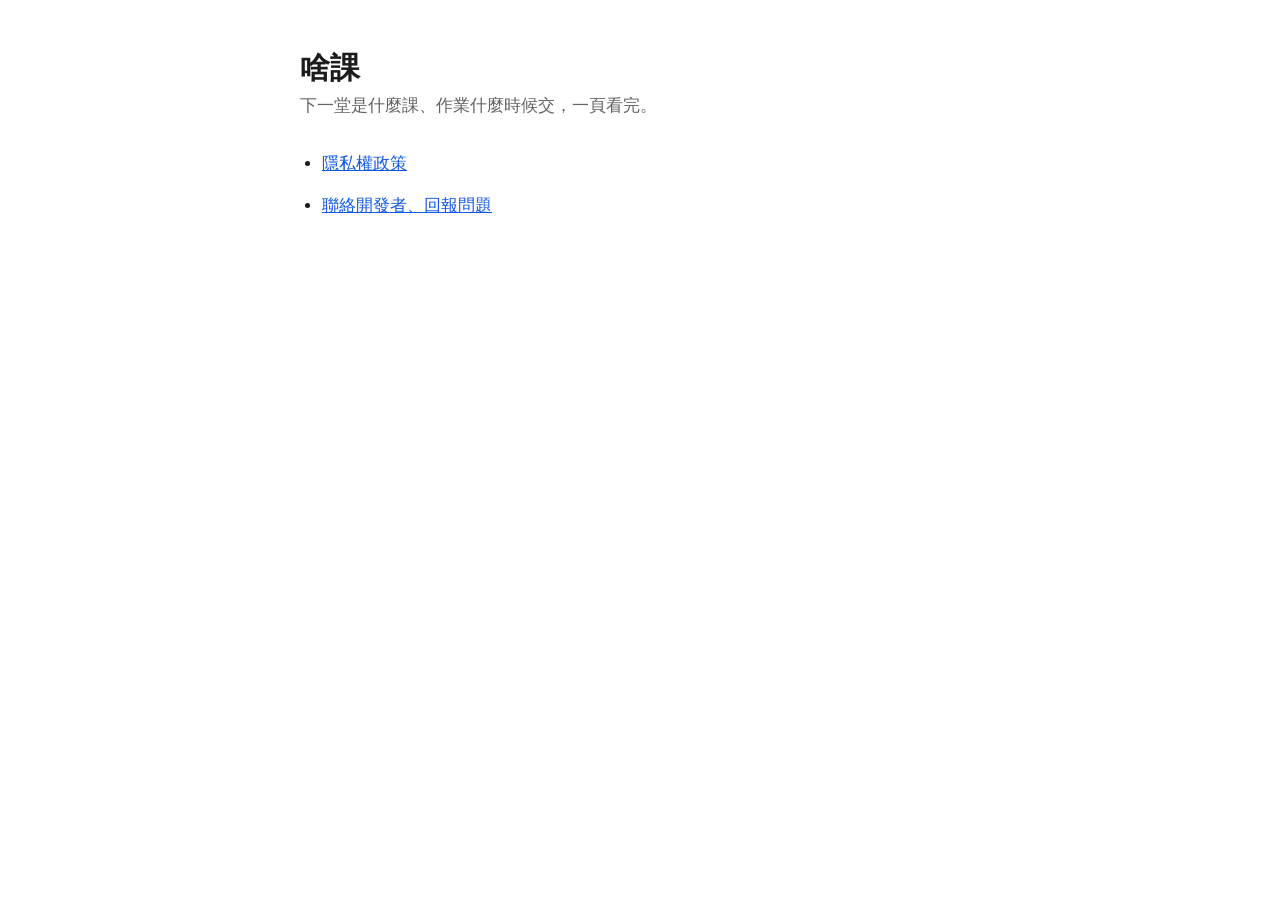
==== index.html @ 0ad91aaa "啥課的隱私權政策頁 Co-Authored-By: Claude Opus 5.5 <noreply@anthropic.com>" ====
<!doctype html>
<html lang="zh-Hant">
<head>
<meta charset="utf-8">
<meta name="viewport" content="width=device-width, initial-scale=1">
<title>啥課</title>
<style>
  :root { --bg: #ffffff; --text: #1c1c1e; --muted: #636366; --accent: #1259e6; }
  @media (prefers-color-scheme: dark) {
    :root { --bg: #000000; --text: #f2f2f7; --muted: #aeaeb2; --accent: #3d7eff; }
  }
  body {
    margin: 0; background: var(--bg); color: var(--text);
    font: 17px/1.75 -apple-system, BlinkMacSystemFont, "PingFang TC", "Noto Sans TC", "Microsoft JhengHei", sans-serif;
  }
  main { max-width: 680px; margin: 0 auto; padding: 48px 20px 80px; }
  h1 { font-size: 30px; line-height: 1.3; margin: 0 0 4px; }
  p, li { margin: 0 0 12px; }
  ul { padding-left: 1.3em; }
  .meta { color: var(--muted); margin-bottom: 28px; }
  a { color: var(--accent); }
</style>
</head>
<body>
<main>
  <h1>啥課</h1>
  <p class="meta">下一堂是什麼課、作業什麼時候交，一頁看完。</p>
  <ul>
    <li><a href="privacy.html">隱私權政策</a></li>
    <li><a href="https://forms.gle/hQ2aVuAXp2utsXxS7">聯絡開發者、回報問題</a></li>
  </ul>
</main>
</body>
</html>
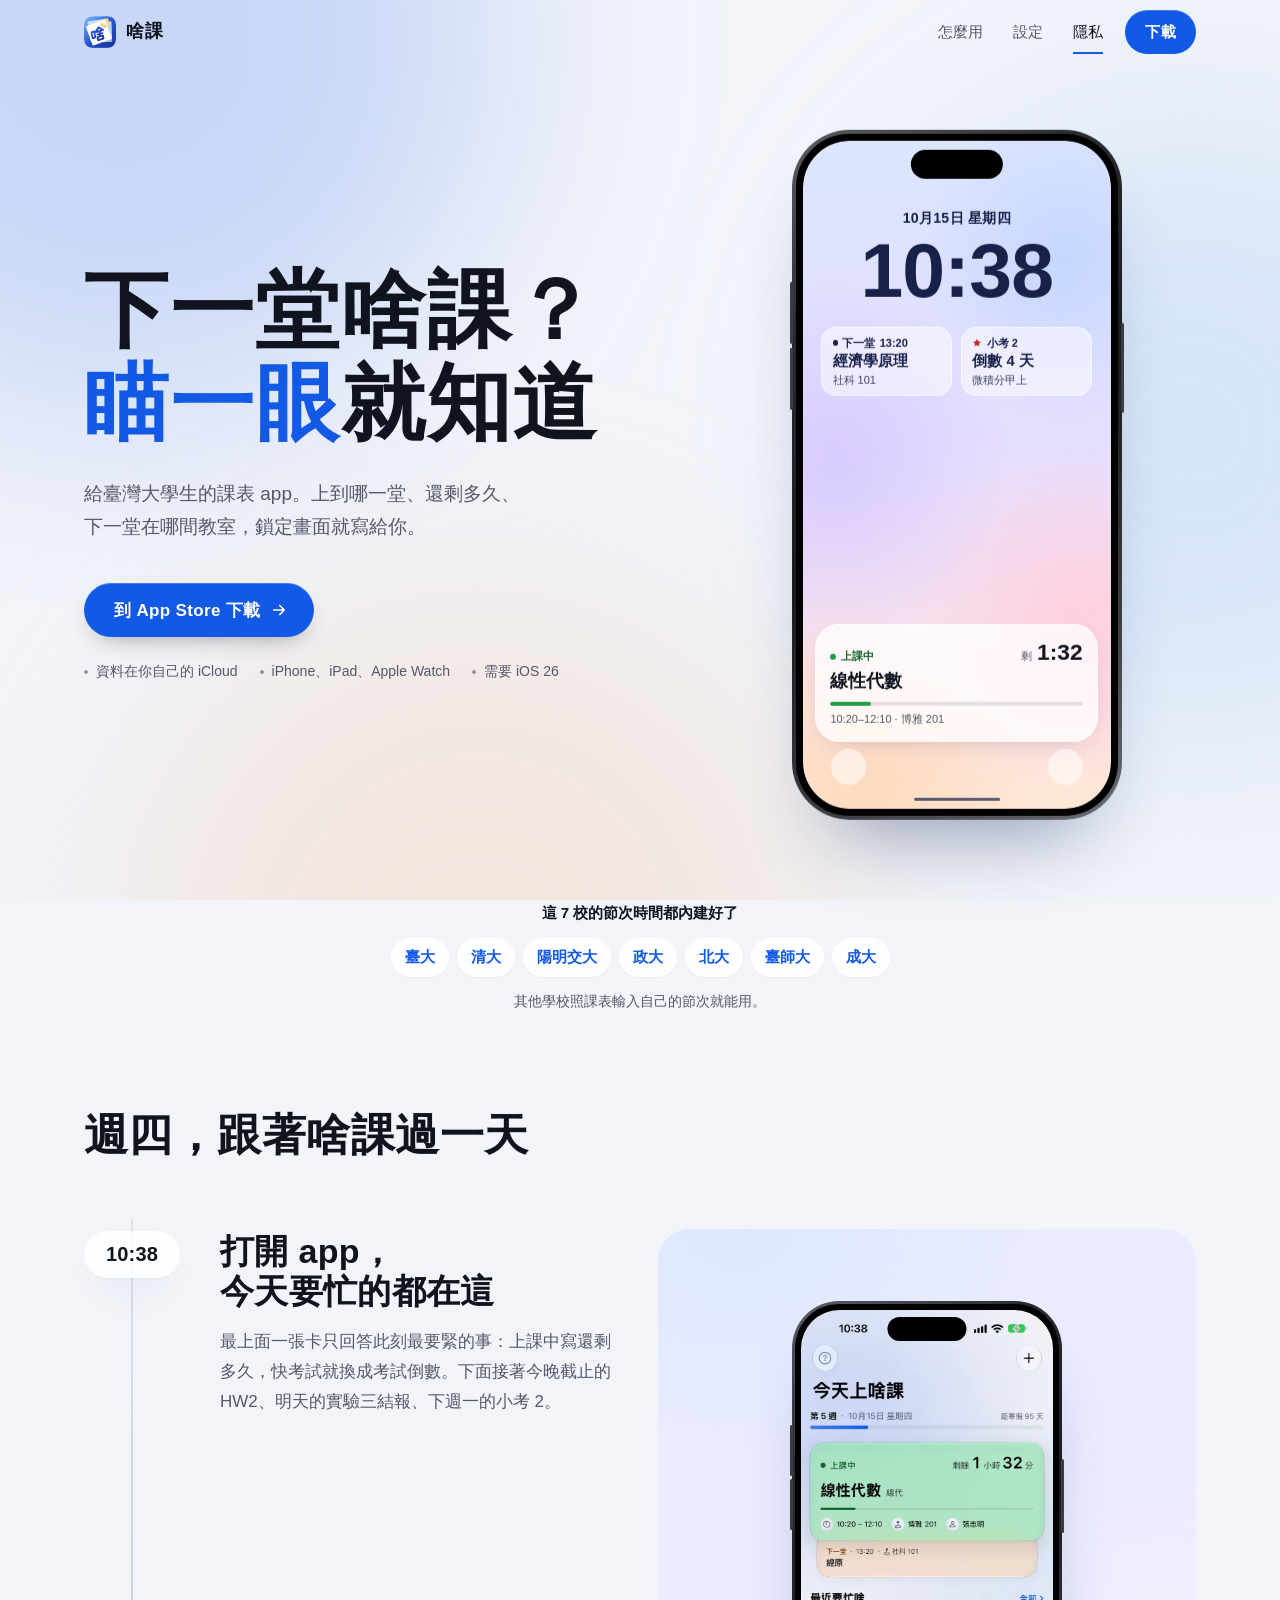
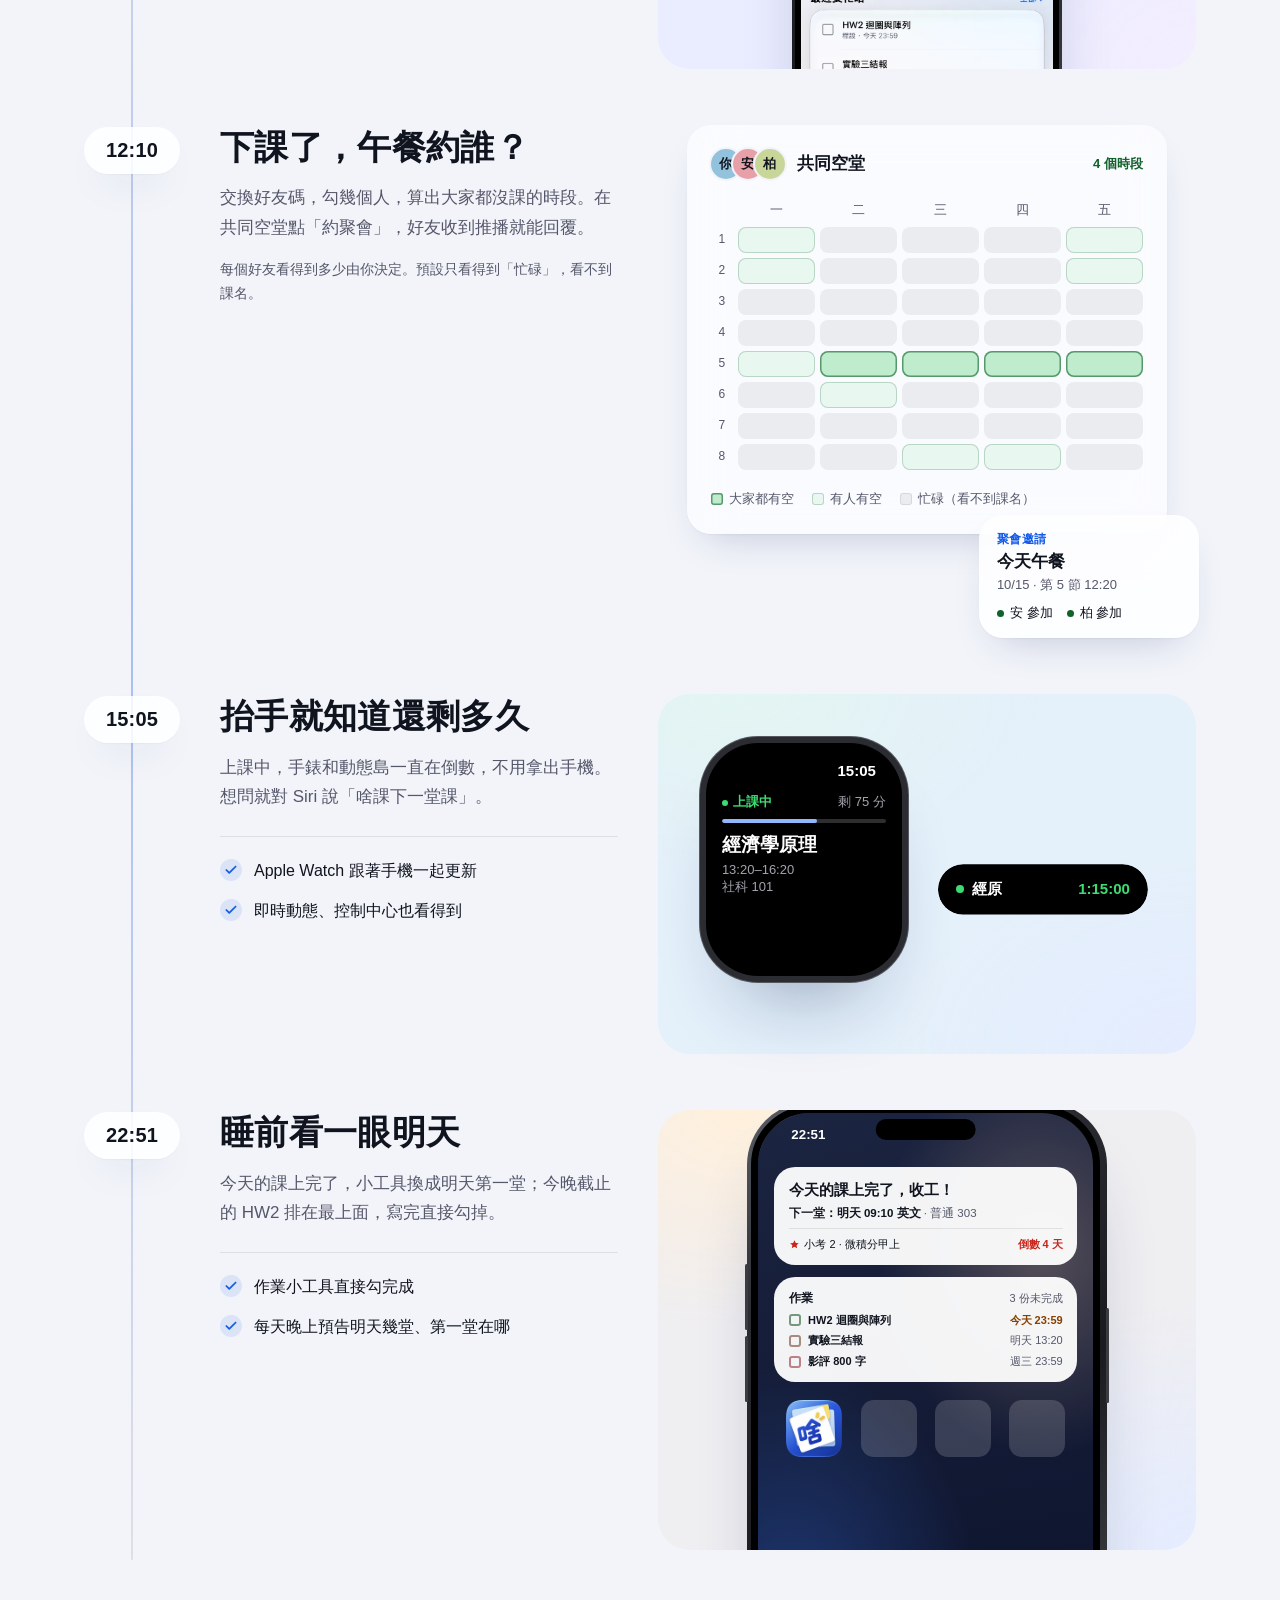
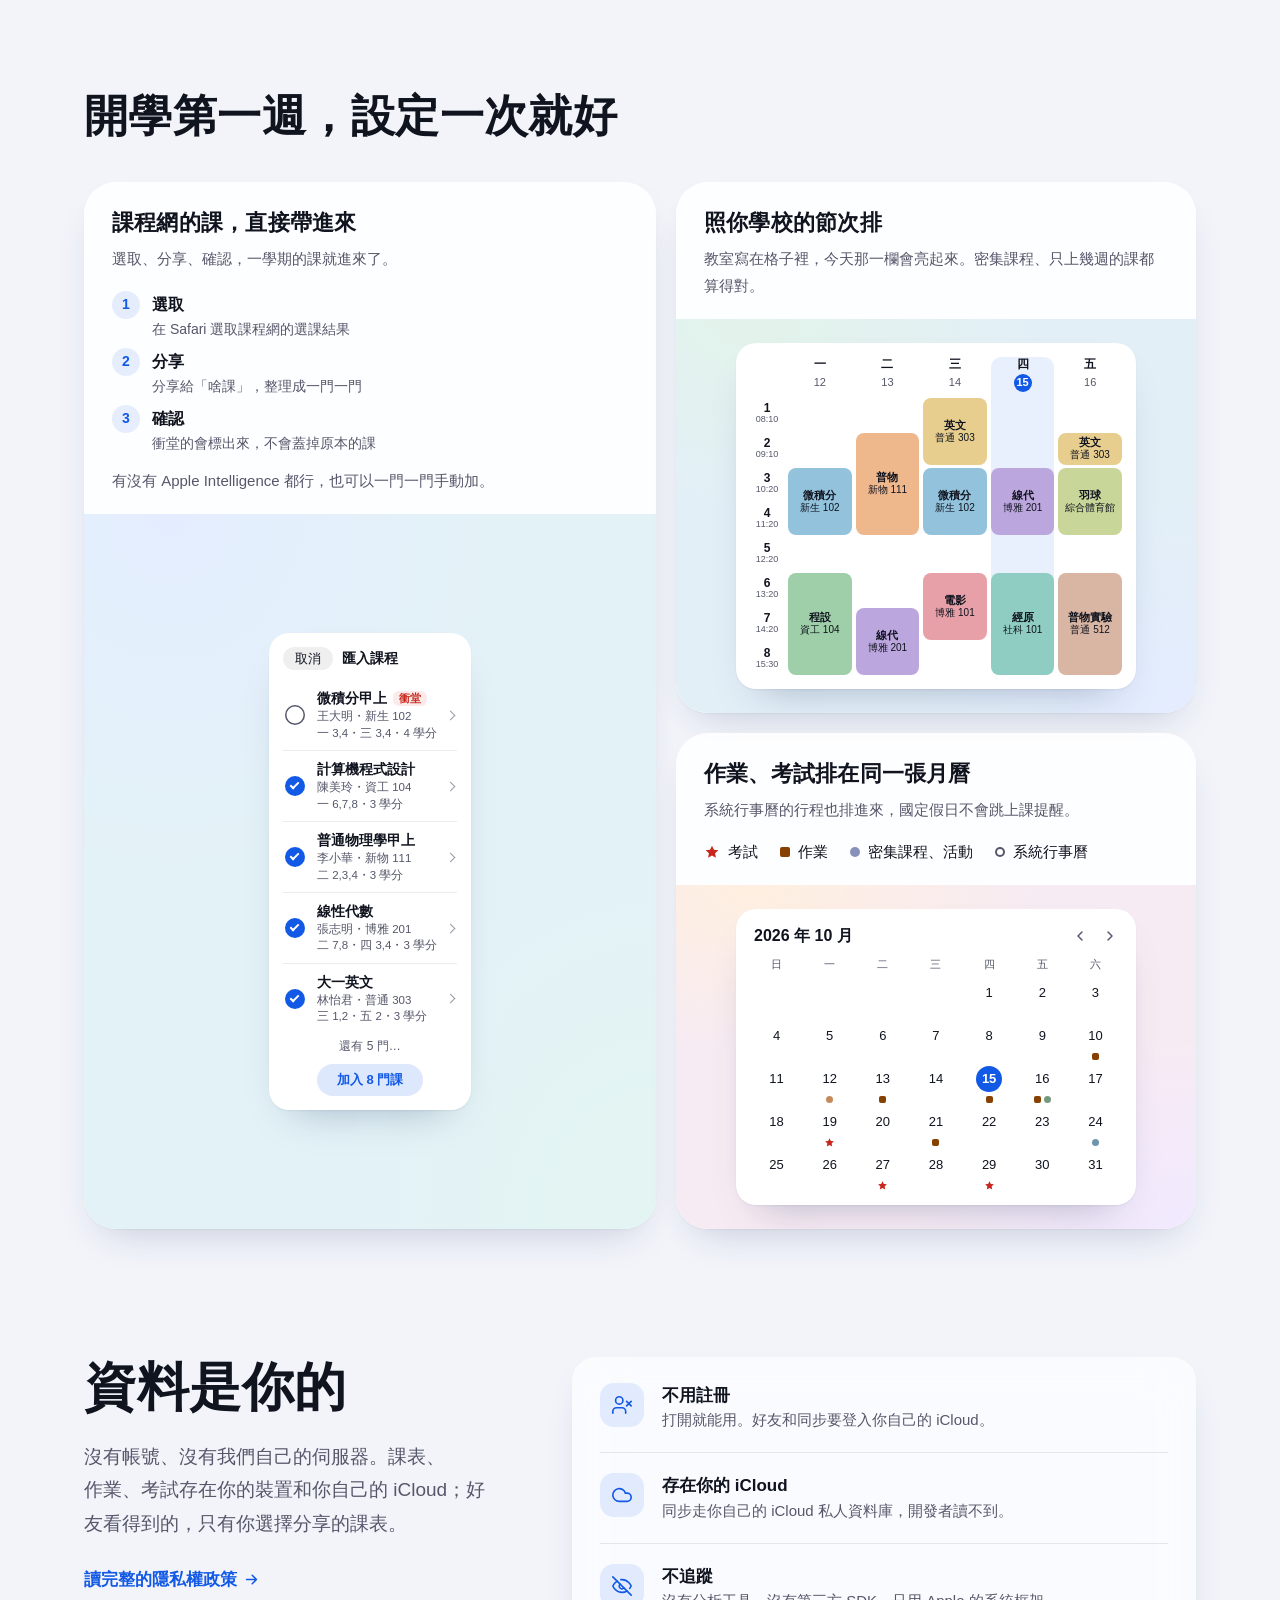
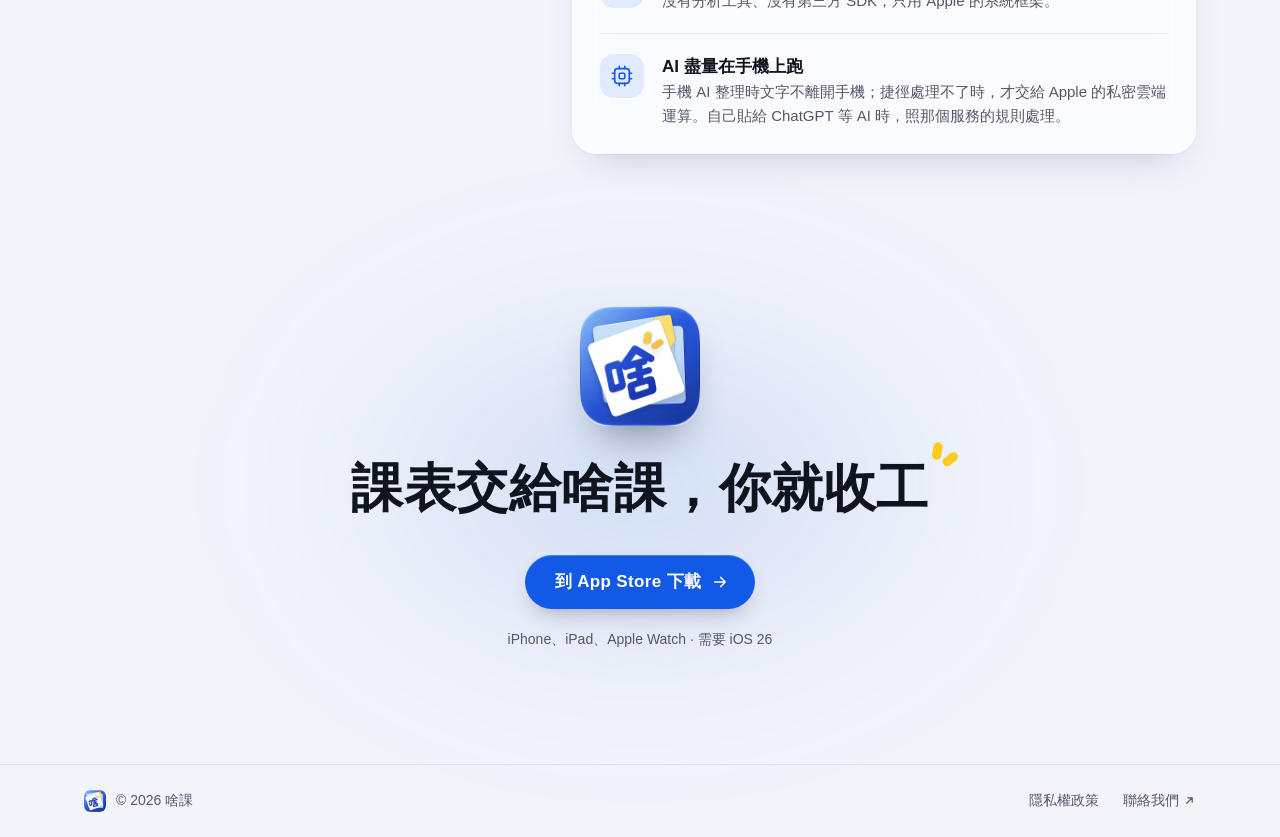
==== commit 8a54adfb: "換成完整的介紹網站（從主 repo 的 website/ 同步） 隱私權政策換成 2026-10-14 那版（拿掉「不放廣告」），網址不變。 加 .nojekyll，GitHub Pages 直接照原" ====
--- a/index.html
+++ b/index.html
@@ -1,34 +1,494 @@
 <!doctype html>
-<html lang="zh-Hant">
+<html lang="zh-Hant-TW">
 <head>
-<meta charset="utf-8">
-<meta name="viewport" content="width=device-width, initial-scale=1">
-<title>啥課</title>
-<style>
-  :root { --bg: #ffffff; --text: #1c1c1e; --muted: #636366; --accent: #1259e6; }
-  @media (prefers-color-scheme: dark) {
-    :root { --bg: #000000; --text: #f2f2f7; --muted: #aeaeb2; --accent: #3d7eff; }
-  }
-  body {
-    margin: 0; background: var(--bg); color: var(--text);
-    font: 17px/1.75 -apple-system, BlinkMacSystemFont, "PingFang TC", "Noto Sans TC", "Microsoft JhengHei", sans-serif;
-  }
-  main { max-width: 680px; margin: 0 auto; padding: 48px 20px 80px; }
-  h1 { font-size: 30px; line-height: 1.3; margin: 0 0 4px; }
-  p, li { margin: 0 0 12px; }
-  ul { padding-left: 1.3em; }
-  .meta { color: var(--muted); margin-bottom: 28px; }
-  a { color: var(--accent); }
-</style>
+  <meta charset="utf-8">
+  <meta name="viewport" content="width=device-width, initial-scale=1, viewport-fit=cover">
+  <title>啥課：下一堂啥課？瞄一眼就知道</title>
+  <meta name="description" content="做給臺灣大學生的課表 app。下一堂是什麼課、在哪間教室、作業什麼時候交，鎖定畫面、小工具、Apple Watch 瞄一眼就知道。">
+  <meta name="theme-color" content="#F2F4FA" media="(prefers-color-scheme: light)">
+  <meta name="theme-color" content="#05070D" media="(prefers-color-scheme: dark)">
+  <!-- Safari 頂端的「打開／取得」橫幅；ID 是 App Store Connect →「App 資訊」→ Apple ID -->
+  <meta name="apple-itunes-app" content="app-id=6815129803">
+
+  <meta property="og:type" content="website">
+  <meta property="og:title" content="啥課：下一堂啥課？瞄一眼就知道">
+  <meta property="og:description" content="做給臺灣大學生的課表 app。課、作業、考試一頁看完，鎖定畫面瞄一眼就知道下一堂。">
+  <!-- 社群平台只吃完整網址（deploy.sh 會檢查）；換網域時這裡和 og:url 一起改 -->
+  <meta property="og:url" content="https://amo-ah11235.github.io/whats-my-next-class-site/">
+  <meta property="og:image" content="https://amo-ah11235.github.io/whats-my-next-class-site/assets/og.png">
+  <meta property="og:locale" content="zh_TW">
+  <meta name="twitter:card" content="summary_large_image">
+
+  <link rel="icon" type="image/png" href="assets/favicon.png">
+  <link rel="apple-touch-icon" href="assets/apple-touch-icon.png">
+  <link rel="stylesheet" href="style.css?v=20261023a">
 </head>
 <body>
-<main>
-  <h1>啥課</h1>
-  <p class="meta">下一堂是什麼課、作業什麼時候交，一頁看完。</p>
-  <ul>
-    <li><a href="privacy.html">隱私權政策</a></li>
-    <li><a href="https://forms.gle/hQ2aVuAXp2utsXxS7">聯絡開發者、回報問題</a></li>
-  </ul>
-</main>
+  <a class="skip" href="#main">跳到主要內容</a>
+  <div class="sky" aria-hidden="true"><i></i><i></i><i></i></div>
+
+  <!-- 線條圖示：同一套 24 格、圓頭筆畫 -->
+  <svg width="0" height="0" style="position:absolute" aria-hidden="true">
+    <symbol id="i-check" viewBox="0 0 24 24"><path d="M20 6 9 17l-5-5"/></symbol>
+    <symbol id="i-arrow" viewBox="0 0 24 24"><path d="M5 12h14M13 6l6 6-6 6"/></symbol>
+    <symbol id="i-back" viewBox="0 0 24 24"><path d="M15 6l-6 6 6 6"/></symbol>
+    <symbol id="i-fwd" viewBox="0 0 24 24"><path d="M9 6l6 6-6 6"/></symbol>
+    <symbol id="i-out" viewBox="0 0 24 24"><path d="M7 17 17 7M9 7h8v8"/></symbol>
+    <symbol id="i-user-x" viewBox="0 0 24 24"><path d="M16 21v-2a4 4 0 0 0-4-4H6a4 4 0 0 0-4 4v2"/><circle cx="9" cy="7" r="4"/><path d="m17 8 5 5M22 8l-5 5"/></symbol>
+    <symbol id="i-cloud" viewBox="0 0 24 24"><path d="M17.5 19H9a7 7 0 1 1 6.71-9h1.79a4.5 4.5 0 1 1 0 9Z"/></symbol>
+    <symbol id="i-eye-off" viewBox="0 0 24 24"><path d="M9.88 9.88a3 3 0 1 0 4.24 4.24"/><path d="M10.73 5.08A10.4 10.4 0 0 1 12 5c7 0 10 7 10 7a13.2 13.2 0 0 1-1.67 2.68"/><path d="M6.61 6.61A13.5 13.5 0 0 0 2 12s3 7 10 7a9.7 9.7 0 0 0 5.39-1.61"/><path d="m2 2 20 20"/></symbol>
+    <symbol id="i-chip" viewBox="0 0 24 24"><rect x="4" y="4" width="16" height="16" rx="3"/><rect x="9" y="9" width="6" height="6" rx="1"/><path d="M9 1.5V4M15 1.5V4M9 20v2.5M15 20v2.5M1.5 9H4M1.5 15H4M20 9h2.5M20 15h2.5"/></symbol>
+    <symbol id="i-star" viewBox="0 0 24 24"><path d="M12 2.5l2.9 6.1 6.6.8-4.9 4.6 1.3 6.6L12 17.3l-5.9 3.3 1.3-6.6L2.5 9.4l6.6-.8z"/></symbol>
+    <!-- 圖示右上那兩筆驚嘆光芒，座標取自 AppIcon 的 SVG（見 BrandSpark.swift） -->
+    <symbol id="i-spark" viewBox="1022 406 318 295"><path d="M1096 462 1078 566M1284 584 1208 645"/></symbol>
+  </svg>
+
+  <header class="top" id="top">
+    <div class="top-inner">
+      <a class="brand" href="#">
+        <img src="assets/icon.webp" alt="" width="32" height="32">
+        <span>啥課</span>
+      </a>
+      <nav aria-label="主選單">
+        <a href="#day">怎麼用</a>
+        <a href="#setup">設定</a>
+        <a href="#privacy">隱私</a>
+        <a class="pill pill-small" href="https://apps.apple.com/tw/app/id6815129803" data-appstore>下載</a>
+      </nav>
+    </div>
+  </header>
+
+  <!--
+    整頁示範資料是同一份（website/README.md「示範資料」）：
+    週四 10/15，臺大節次。10:38 線性代數（第 3–4 節，博雅 201）上課中，
+    下一堂 13:20 經濟學原理（第 6–8 節，社科 101）；小考 2 在下週一 10/19（微積分甲上），倒數 4 天。
+  -->
+  <main id="main">
+    <!-- 開場：鎖定畫面直接回答「下一堂啥課？」 -->
+    <section class="hero">
+      <div class="hero-copy">
+        <h1>下一堂啥課？<br><span class="ink">瞄一眼</span>就知道</h1>
+        <p class="lede">給臺灣大學生的課表 app。上到<span class="nb">哪一堂</span>、<span class="nb">還剩多久</span>、<span class="nb">下一堂</span>在<span class="nb">哪間教室</span>，<span class="nb">鎖定畫面</span><span class="nb">就寫給你</span>。</p>
+        <div class="cta">
+          <a class="pill" href="https://apps.apple.com/tw/app/id6815129803" data-appstore>
+            到 App Store 下載
+            <svg class="icon" aria-hidden="true"><use href="#i-arrow"/></svg>
+          </a>
+        </div>
+        <ul class="facts">
+          <li>資料在你自己的 iCloud</li>
+          <li>iPhone、iPad、Apple Watch</li>
+          <li>需要 iOS 26</li>
+        </ul>
+      </div>
+
+      <figure class="hero-visual">
+        <div class="phone">
+          <div class="screen lock" role="img" aria-label="iPhone 鎖定畫面，週四 10:38：即時動態顯示線性代數上課中、剩 1 小時 32 分；小工具顯示下一堂 13:20 經濟學原理在社科 101，小考 2（微積分甲上）倒數 4 天">
+            <div class="lk-date">10月15日 星期四</div>
+            <div class="lk-time num">10:38</div>
+            <div class="lk-widgets">
+              <div class="lk-w">
+                <span class="lk-w-head"><i class="lk-dot"></i>下一堂 <span class="num">13:20</span></span>
+                <b>經濟學原理</b>
+                <span>社科 101</span>
+              </div>
+              <div class="lk-w">
+                <span class="lk-w-head"><svg class="lk-star" aria-hidden="true"><use href="#i-star"/></svg>小考 2</span>
+                <b class="num">倒數 4 天</b>
+                <span>微積分甲上</span>
+              </div>
+            </div>
+            <div class="lk-live">
+              <div class="lk-live-row">
+                <span class="lk-status"><i></i>上課中</span>
+                <span class="lk-left num">剩 <b>1:32</b></span>
+              </div>
+              <div class="lk-title">線性代數</div>
+              <div class="lk-bar"><i></i></div>
+              <div class="lk-meta num">10:20–12:10 · 博雅 201</div>
+            </div>
+            <div class="lk-bottom"><i></i><i></i></div>
+          </div>
+        </div>
+      </figure>
+    </section>
+
+    <div class="schools">
+      <p class="schools-head">這 7 校的節次時間都內建好了</p>
+      <ul class="school-tags">
+        <li>臺大</li><li>清大</li><li>陽明交大</li><li>政大</li><li>北大</li><li>臺師大</li><li>成大</li>
+      </ul>
+      <p class="schools-note">其他學校<span class="nb">照課表</span>輸入<span class="nb">自己的節次</span>就能用。</p>
+    </div>
+
+    <!-- 一天的時間軸 -->
+    <section id="day" class="day" aria-labelledby="day-title">
+      <h2 id="day-title" class="day-title"><span class="line">週四，</span><span class="line">跟著啥課過一天</span></h2>
+
+      <ol class="timeline">
+        <li class="moment">
+          <time class="clock num" datetime="2026-10-15T10:38+08:00">10:38</time>
+          <div class="moment-copy">
+            <h3><span class="line">打開 app，</span><span class="line">今天要忙的都在這</span></h3>
+            <p>最上面一張卡只回答此刻最要緊的事：上課中寫還剩多久，<span class="nb">快考試</span>就換成<span class="nb">考試倒數</span>。下面接著今晚截止的 HW2、明天的<span class="nb">實驗三結報</span>、下週一的<span class="nb">小考 2</span>。</p>
+          </div>
+          <figure class="stage" style="--t1:#DCE8FF; --t2:#F3EEFF; --d1:#16233F; --d2:#241D3D">
+            <div class="phone">
+              <div class="screen"><img src="assets/01-today.webp" width="720" height="1564" alt="今天頁：線性代數上課中，剩 1 小時 32 分，後面疊著下一堂經濟學原理，下面列出今晚截止的 HW2 和其他作業、考試"></div>
+            </div>
+          </figure>
+        </li>
+
+        <li class="moment" id="friends">
+          <time class="clock num" datetime="2026-10-15T12:10+08:00">12:10</time>
+          <div class="moment-copy">
+            <h3><span class="line">下課了，</span><span class="line">午餐約誰？</span></h3>
+            <p>交換好友碼，勾幾個人，算出大家都沒課的時段。在共同空堂點「約聚會」，好友收到推播就能回覆。</p>
+            <p class="note">每個好友看得到多少由你決定。預設只看得到「忙碌」，看不到課名。</p>
+          </div>
+          <div class="friends-visual">
+            <div class="freegrid" role="img" aria-label="三個人的週課表疊在一起，綠色格子是大家都沒課的時段：週二到週五的第 5 節，剛好是午餐時間。好友的課只顯示成忙碌，看不到課名">
+              <div class="fg-head">
+                <span class="avatars" aria-hidden="true"><b style="--c:#93C2DC">你</b><b style="--c:#E8A0A8">安</b><b style="--c:#C9D69A">柏</b></span>
+                <span class="fg-title">共同空堂</span>
+                <span class="fg-count num">4 個時段</span>
+              </div>
+              <div class="fg" id="freegrid"></div>
+              <div class="fg-foot">
+                <span><i class="sw sw-free"></i>大家都有空</span>
+                <span><i class="sw sw-some"></i>有人有空</span>
+                <span><i class="sw sw-busy"></i>忙碌（看不到課名）</span>
+              </div>
+            </div>
+            <div class="invite" aria-hidden="true">
+              <span class="inv-label">聚會邀請</span>
+              <b>今天午餐</b>
+              <span class="inv-meta num">10/15 · 第 5 節 12:20</span>
+              <span class="inv-replies"><span><i class="ok"></i>安 參加</span><span><i class="ok"></i>柏 參加</span></span>
+            </div>
+          </div>
+        </li>
+
+        <li class="moment">
+          <time class="clock num" datetime="2026-10-15T15:05+08:00">15:05</time>
+          <div class="moment-copy">
+            <h3>抬手就知道還剩多久</h3>
+            <p>上課中，手錶和動態島<span class="nb">一直在倒數</span>，<span class="nb">不用拿出手機</span>。想問就對 Siri 說<span class="nb">「啥課下一堂課」</span>。</p>
+            <ul class="ticks">
+              <li><svg class="icon" aria-hidden="true"><use href="#i-check"/></svg>Apple Watch 跟著手機一起更新</li>
+              <li><svg class="icon" aria-hidden="true"><use href="#i-check"/></svg>即時動態、控制中心也看得到</li>
+            </ul>
+          </div>
+          <figure class="wrist" style="--t1:#E3F5F2; --t2:#E4ECFF; --d1:#0F2E2B; --d2:#16233F" aria-label="Apple Watch 和動態島，15:05：經濟學原理上課中，剩 75 分，在社科 101" role="img">
+            <div class="watch">
+              <div class="watch-screen">
+                <span class="wt-time num">15:05</span>
+                <span class="wt-row"><span class="wt-status"><i></i>上課中</span><span class="wt-left num">剩 75 分</span></span>
+                <span class="wt-bar"><i></i></span>
+                <b class="wt-title">經濟學原理</b>
+                <span class="wt-meta num">13:20–16:20</span>
+                <span class="wt-meta">社科 101</span>
+              </div>
+            </div>
+            <div class="island" aria-hidden="true">
+              <span class="is-l"><i></i>經原</span>
+              <span class="is-r num" data-countdown="4500">1:15:00</span>
+            </div>
+          </figure>
+        </li>
+
+        <li class="moment">
+          <time class="clock num" datetime="2026-10-15T22:51+08:00">22:51</time>
+          <div class="moment-copy">
+            <h3>睡前看一眼明天</h3>
+            <p>今天的課上完了，小工具換成明天第一堂；今晚截止的 HW2 排在最上面，寫完直接勾掉。</p>
+            <ul class="ticks">
+              <li><svg class="icon" aria-hidden="true"><use href="#i-check"/></svg>作業小工具直接勾完成</li>
+              <li><svg class="icon" aria-hidden="true"><use href="#i-check"/></svg>每天晚上預告明天幾堂、第一堂在哪</li>
+            </ul>
+          </div>
+          <figure class="stage stage-home" style="--t1:#FFF0DC; --t2:#E4ECFF; --d1:#3A2A12; --d2:#16233F">
+            <div class="phone">
+              <div class="screen home" role="img" aria-label="iPhone 主畫面，週四 22:51：小工具寫今天的課上完了，下一堂是明天 09:10 英文，小考 2 倒數 4 天；作業小工具還有 3 份未完成：HW2 今天 23:59 截止、實驗三結報明天 13:20、影評週三">
+                <div class="hm-status num">22:51</div>
+                <div class="widget w-next" aria-hidden="true">
+                  <p class="w-done">今天的課上完了，收工！</p>
+                  <p class="w-line">下一堂：明天 <span class="num">09:10</span> 英文<span class="w-dim"> · 普通 303</span></p>
+                  <p class="w-exam"><svg class="w-star" aria-hidden="true"><use href="#i-star"/></svg>小考 2 · 微積分甲上<span class="w-due num">倒數 4 天</span></p>
+                </div>
+                <div class="widget w-tasks" aria-hidden="true">
+                  <p class="w-head"><span class="w-title">作業</span><span class="w-detail num">3 份未完成</span></p>
+                  <ul>
+                    <li style="--c:#75997C"><i></i><b>HW2 迴圈與陣列</b><span class="num w-urgent">今天 23:59</span></li>
+                    <li style="--c:#A78B7D"><i></i><b>實驗三結報</b><span class="num">明天 13:20</span></li>
+                    <li style="--c:#BB8188"><i></i><b>影評 800 字</b><span class="num">週三 23:59</span></li>
+                  </ul>
+                </div>
+                <div class="hm-icons" aria-hidden="true"><img src="assets/icon.webp" alt="" width="64" height="64"><i></i><i></i><i></i></div>
+              </div>
+            </div>
+          </figure>
+        </li>
+      </ol>
+    </section>
+
+    <!-- 開學第一週做一次 -->
+    <section id="setup" class="setup">
+      <h2 class="setup-title"><span class="line">開學第一週，</span><span class="line">設定一次就好</span></h2>
+
+      <div class="setup-grid">
+        <article class="setup-card setup-import">
+          <div class="setup-copy">
+            <h3><span class="line">課程網的課，</span><span class="line">直接帶進來</span></h3>
+            <p>選取、分享、確認，<span class="nb">一學期的課</span><span class="nb">就進來了</span>。</p>
+            <ol class="steps">
+              <li><b>選取</b><span>在 Safari 選取課程網的選課結果</span></li>
+              <li><b>分享</b><span>分享給「啥課」，整理成一門一門</span></li>
+              <li><b>確認</b><span>衝堂的會標出來，不會蓋掉原本的課</span></li>
+            </ol>
+            <p class="steps-note">有沒有 Apple Intelligence 都行，也可以<span class="nb">一門一門</span>手動加。</p>
+          </div>
+          <figure class="zoom" style="--t1:#E4EDFF; --t2:#E3F5F2; --d1:#16233F; --d2:#0F2E2B">
+            <div class="sim sim-import" role="img" aria-label="匯入確認頁：微積分甲上標紅色「衝堂」，因為跟日文一上撞到，先不勾；計算機程式設計、普通物理學甲上、線性代數、大一英文都已勾選，下面還有 5 門，按鈕寫加入 8 門課">
+              <p class="im-bar"><span>取消</span><b>匯入課程</b><span></span></p>
+              <ul>
+                <li class="off" style="--n:0"><i class="im-check"></i><span class="im-body"><b>微積分甲上<em class="clash">衝堂</em></b><span>王大明・新生 102</span><span class="num">一 3,4・三 3,4・4 學分</span></span><i class="im-chev"></i></li>
+                <li class="on" style="--n:1"><i class="im-check"></i><span class="im-body"><b>計算機程式設計</b><span>陳美玲・資工 104</span><span class="num">一 6,7,8・3 學分</span></span><i class="im-chev"></i></li>
+                <li class="on" style="--n:2"><i class="im-check"></i><span class="im-body"><b>普通物理學甲上</b><span>李小華・新物 111</span><span class="num">二 2,3,4・3 學分</span></span><i class="im-chev"></i></li>
+                <li class="on" style="--n:3"><i class="im-check"></i><span class="im-body"><b>線性代數</b><span>張志明・博雅 201</span><span class="num">二 7,8・四 3,4・3 學分</span></span><i class="im-chev"></i></li>
+                <li class="on" style="--n:4"><i class="im-check"></i><span class="im-body"><b>大一英文</b><span>林怡君・普通 303</span><span class="num">三 1,2・五 2・3 學分</span></span><i class="im-chev"></i></li>
+              </ul>
+              <p class="im-more"><span class="im-more-wide">還有 5 門…</span><span class="im-more-narrow">還有 7 門…</span></p>
+              <p class="im-add">加入 8 門課</p>
+            </div>
+          </figure>
+        </article>
+
+        <article class="setup-card">
+          <div class="setup-copy">
+            <h3>照你學校的節次排</h3>
+            <p>教室寫在格子裡，今天那一欄會亮起來。密集課程、只上幾週的課都算得對。</p>
+          </div>
+          <figure class="zoom" style="--t1:#E2F3EA; --t2:#E4ECFF; --d1:#10301F; --d2:#16233F">
+            <div class="sim sim-tt" role="img" aria-label="週課表，週一到週五第 1 到第 8 節，週四那一欄亮起來：週四有線代（博雅 201）和經原（社科 101），每一格都寫教室">
+              <div class="tt-grid">
+                <span class="tt-today" aria-hidden="true"></span>
+                <span class="tt-h" style="--d:1">一<i class="num">12</i></span><span class="tt-h" style="--d:2">二<i class="num">13</i></span><span class="tt-h" style="--d:3">三<i class="num">14</i></span><span class="tt-h today" style="--d:4">四<i class="num">15</i></span><span class="tt-h" style="--d:5">五<i class="num">16</i></span>
+                <span class="tt-p num" style="--a:1">1<i>08:10</i></span><span class="tt-p num" style="--a:2">2<i>09:10</i></span><span class="tt-p num" style="--a:3">3<i>10:20</i></span><span class="tt-p num" style="--a:4">4<i>11:20</i></span><span class="tt-p num" style="--a:5">5<i>12:20</i></span><span class="tt-p num" style="--a:6">6<i>13:20</i></span><span class="tt-p num" style="--a:7">7<i>14:20</i></span><span class="tt-p num" style="--a:8">8<i>15:30</i></span>
+                <span class="tt-b" style="--d:3;--a:1;--b:2;--c:#E8CE8E;--n:0"><b>英文</b>普通&nbsp;303</span><span class="tt-b" style="--d:2;--a:2;--b:4;--c:#EFB78C;--n:1"><b>普物</b>新物&nbsp;111</span><span class="tt-b" style="--d:5;--a:2;--b:2;--c:#E8CE8E;--n:2"><b>英文</b>普通&nbsp;303</span><span class="tt-b" style="--d:1;--a:3;--b:4;--c:#93C2DC;--n:3"><b>微積分</b>新生&nbsp;102</span><span class="tt-b" style="--d:3;--a:3;--b:4;--c:#93C2DC;--n:4"><b>微積分</b>新生&nbsp;102</span><span class="tt-b" style="--d:4;--a:3;--b:4;--c:#BCA6DE;--n:5"><b>線代</b>博雅&nbsp;201</span><span class="tt-b" style="--d:5;--a:3;--b:4;--c:#C9D69A;--n:6"><b>羽球</b>綜合<wbr>體育館</span><span class="tt-b" style="--d:1;--a:6;--b:8;--c:#9FCFA8;--n:7"><b>程設</b>資工&nbsp;104</span><span class="tt-b" style="--d:3;--a:6;--b:7;--c:#E8A0A8;--n:8"><b>電影</b>博雅&nbsp;101</span><span class="tt-b" style="--d:4;--a:6;--b:8;--c:#8FCCC2;--n:9"><b>經原</b>社科&nbsp;101</span><span class="tt-b" style="--d:5;--a:6;--b:8;--c:#D9B5A3;--n:10"><b>普物實驗</b>普通&nbsp;512</span><span class="tt-b" style="--d:2;--a:7;--b:8;--c:#BCA6DE;--n:11"><b>線代</b>博雅&nbsp;201</span>
+              </div>
+            </div>
+          </figure>
+        </article>
+
+        <article class="setup-card">
+          <div class="setup-copy">
+            <h3>作業、考試排在同一張月曆</h3>
+            <p>系統行事曆的行程也排進來，國定假日不會跳上課提醒。</p>
+            <ul class="legend" aria-label="月曆圖例">
+              <li><svg class="mk mk-star" aria-hidden="true"><use href="#i-star"/></svg>考試</li>
+              <li><i class="mk mk-square" aria-hidden="true"></i>作業</li>
+              <li><i class="mk mk-dot" aria-hidden="true"></i>密集課程、活動</li>
+              <li><i class="mk mk-ring" aria-hidden="true"></i>系統行事曆</li>
+            </ul>
+          </div>
+          <figure class="zoom" style="--t1:#FFEFE0; --t2:#F1E9FF; --d1:#3A2414; --d2:#2A1E40">
+            <div class="sim sim-cal" role="img" aria-label="2026 年 10 月月曆，15 日選起來；19、27、29 日有考試星星，10、13、15、16、21 日有作業方塊，12、16、24 日有活動圓點">
+              <p class="cm-title"><b>2026 年 10 月</b><span class="cm-nav" aria-hidden="true"><svg class="icon"><use href="#i-back"/></svg><svg class="icon"><use href="#i-fwd"/></svg></span></p>
+              <div class="cm-grid">
+                <span class="cm-w">日</span><span class="cm-w">一</span><span class="cm-w">二</span><span class="cm-w">三</span><span class="cm-w">四</span><span class="cm-w">五</span><span class="cm-w">六</span>
+                <span></span><span></span><span></span><span></span><span class="cm-d" style="--n:1"><b class="num">1</b><span class="cm-m"></span></span><span class="cm-d" style="--n:2"><b class="num">2</b><span class="cm-m"></span></span><span class="cm-d" style="--n:3"><b class="num">3</b><span class="cm-m"></span></span><span class="cm-d" style="--n:4"><b class="num">4</b><span class="cm-m"></span></span><span class="cm-d" style="--n:5"><b class="num">5</b><span class="cm-m"></span></span><span class="cm-d" style="--n:6"><b class="num">6</b><span class="cm-m"></span></span><span class="cm-d" style="--n:7"><b class="num">7</b><span class="cm-m"></span></span><span class="cm-d" style="--n:8"><b class="num">8</b><span class="cm-m"></span></span><span class="cm-d" style="--n:9"><b class="num">9</b><span class="cm-m"></span></span><span class="cm-d" style="--n:10"><b class="num">10</b><span class="cm-m"><i class="cm-sq"></i></span></span><span class="cm-d" style="--n:11"><b class="num">11</b><span class="cm-m"></span></span><span class="cm-d" style="--n:12"><b class="num">12</b><span class="cm-m"><i class="cm-dot" style="--c:#C58A5C"></i></span></span><span class="cm-d" style="--n:13"><b class="num">13</b><span class="cm-m"><i class="cm-sq"></i></span></span><span class="cm-d" style="--n:14"><b class="num">14</b><span class="cm-m"></span></span><span class="cm-d today" style="--n:15"><b class="num">15</b><span class="cm-m"><i class="cm-sq"></i></span></span><span class="cm-d" style="--n:16"><b class="num">16</b><span class="cm-m"><i class="cm-sq"></i><i class="cm-dot" style="--c:#75997C"></i></span></span><span class="cm-d" style="--n:17"><b class="num">17</b><span class="cm-m"></span></span><span class="cm-d" style="--n:18"><b class="num">18</b><span class="cm-m"></span></span><span class="cm-d" style="--n:19"><b class="num">19</b><span class="cm-m"><svg class="cm-star" aria-hidden="true"><use href="#i-star"/></svg></span></span><span class="cm-d" style="--n:20"><b class="num">20</b><span class="cm-m"></span></span><span class="cm-d" style="--n:21"><b class="num">21</b><span class="cm-m"><i class="cm-sq"></i></span></span><span class="cm-d" style="--n:22"><b class="num">22</b><span class="cm-m"></span></span><span class="cm-d" style="--n:23"><b class="num">23</b><span class="cm-m"></span></span><span class="cm-d" style="--n:24"><b class="num">24</b><span class="cm-m"><i class="cm-dot" style="--c:#6F95AE"></i></span></span><span class="cm-d" style="--n:25"><b class="num">25</b><span class="cm-m"></span></span><span class="cm-d" style="--n:26"><b class="num">26</b><span class="cm-m"></span></span><span class="cm-d" style="--n:27"><b class="num">27</b><span class="cm-m"><svg class="cm-star" aria-hidden="true"><use href="#i-star"/></svg></span></span><span class="cm-d" style="--n:28"><b class="num">28</b><span class="cm-m"></span></span><span class="cm-d" style="--n:29"><b class="num">29</b><span class="cm-m"><svg class="cm-star" aria-hidden="true"><use href="#i-star"/></svg></span></span><span class="cm-d" style="--n:30"><b class="num">30</b><span class="cm-m"></span></span><span class="cm-d" style="--n:31"><b class="num">31</b><span class="cm-m"></span></span>
+              </div>
+            </div>
+          </figure>
+        </article>
+      </div>
+    </section>
+
+    <!-- 隱私：清楚直接，不開玩笑 -->
+    <section id="privacy" class="privacy">
+      <div class="privacy-copy">
+        <h2>資料是你的</h2>
+        <p class="lede">沒有帳號、沒有我們自己的伺服器。<span class="nb">課表</span>、<span class="nb">作業</span>、<span class="nb">考試</span>存在你的裝置和你自己的 iCloud；好友看得到的，只有你選擇分享的課表。</p>
+        <a class="link" href="privacy.html">讀完整的隱私權政策<svg class="icon" aria-hidden="true"><use href="#i-arrow"/></svg></a>
+      </div>
+      <ul class="privacy-list">
+        <li><svg class="pv-icon" aria-hidden="true"><use href="#i-user-x"/></svg><b>不用註冊</b><span>打開就能用。好友和同步要登入你自己的 iCloud。</span></li>
+        <li><svg class="pv-icon" aria-hidden="true"><use href="#i-cloud"/></svg><b>存在你的 iCloud</b><span>同步走你自己的 iCloud 私人資料庫，開發者讀不到。</span></li>
+        <li><svg class="pv-icon" aria-hidden="true"><use href="#i-eye-off"/></svg><b>不追蹤</b><span>沒有分析工具、沒有第三方 SDK，只用 Apple 的系統框架。</span></li>
+        <li><svg class="pv-icon" aria-hidden="true"><use href="#i-chip"/></svg><b>AI 盡量在手機上跑</b><span>手機 AI 整理時文字不離開手機；捷徑處理不了時，才交給 Apple 的私密雲端運算。自己貼給 ChatGPT 等 AI 時，照那個服務的規則處理。</span></li>
+      </ul>
+    </section>
+
+    <section class="closing">
+      <img src="assets/icon.webp" alt="" width="120" height="120" loading="lazy">
+      <h2><span class="line">課表交給啥課，</span><span class="line">你就<span class="spark-word">收工<svg class="spark" aria-hidden="true"><use href="#i-spark"/></svg></span></span></h2>
+      <a class="pill" href="https://apps.apple.com/tw/app/id6815129803" data-appstore>
+        到 App Store 下載
+        <svg class="icon" aria-hidden="true"><use href="#i-arrow"/></svg>
+      </a>
+      <p class="note">iPhone、iPad、Apple Watch · 需要 iOS 26</p>
+    </section>
+  </main>
+
+  <footer>
+    <div class="foot-inner">
+      <span class="foot-brand"><img src="assets/icon.webp" alt="" width="22" height="22" loading="lazy">© 2026 啥課</span>
+      <nav aria-label="頁尾">
+        <a href="privacy.html">隱私權政策</a>
+        <a href="https://forms.gle/hQ2aVuAXp2utsXxS7" target="_blank" rel="noopener">聯絡我們<svg class="icon ext" aria-hidden="true"><use href="#i-out"/></svg><span class="sr">（開新分頁）</span></a>
+      </nav>
+    </div>
+  </footer>
+
+  <script>
+    // 共同空堂示意：5 天 × 8 節，三個人有一個在上課就算忙。
+    // 「你」的課照示範課表：週二到週五的第 5 節（午餐）大家都沒課
+    (function () {
+      var days = ["一", "二", "三", "四", "五"];
+      var free = { "1-4": 1, "2-4": 1, "3-4": 1, "4-4": 1 };
+      var some = { "0-0": 1, "0-1": 1, "0-4": 1, "1-5": 1, "2-7": 1, "4-0": 1, "4-1": 1, "3-7": 1 };
+      var grid = document.getElementById("freegrid");
+      var html = "<span></span>";
+      days.forEach(function (d) { html += '<span class="fg-day">' + d + "</span>"; });
+      for (var p = 0; p < 8; p++) {
+        html += '<span class="fg-p num">' + (p + 1) + "</span>";
+        for (var d = 0; d < 5; d++) {
+          var k = d + "-" + p;
+          html += '<i class="' + (free[k] ? "free" : some[k] ? "some" : "busy") + '" style="--i:' + (p * 5 + d) + '"></i>';
+        }
+      }
+      grid.innerHTML = html;
+    })();
+
+    // 頂端：捲動後變玻璃，導覽標出現在讀到哪一段
+    (function () {
+      var top = document.getElementById("top");
+      var on = function () { top.classList.toggle("scrolled", window.scrollY > 8); };
+      on();
+      window.addEventListener("scroll", on, { passive: true });
+
+      if (!("IntersectionObserver" in window)) return;
+      var links = {};
+      top.querySelectorAll('nav a[href^="#"]').forEach(function (a) { links[a.getAttribute("href").slice(1)] = a; });
+      var io = new IntersectionObserver(function (entries) {
+        entries.forEach(function (e) {
+          if (!e.isIntersecting) return;
+          Object.keys(links).forEach(function (k) { links[k].removeAttribute("aria-current"); });
+          if (links[e.target.id]) links[e.target.id].setAttribute("aria-current", "location");
+        });
+      }, { rootMargin: "-40% 0px -55% 0px" });
+      Object.keys(links).forEach(function (id) { io.observe(document.getElementById(id)); });
+    })();
+
+    // 動畫：時間軸跟著捲動填色、每個時刻依序出現、空堂格亮起來、動態島真的在倒數。
+    // 要求減少動態效果的就全部不動（畫面本來就是完整的）
+    (function () {
+      if (!("IntersectionObserver" in window) || matchMedia("(prefers-reduced-motion: reduce)").matches) return;
+      document.documentElement.classList.add("motion");
+
+      var all = function (sel) { return Array.prototype.slice.call(document.querySelectorAll(sel)); };
+      var pending = all(".moment, .setup-card, .privacy-copy, .privacy-list li, .closing");
+      var friends = document.getElementById("friends");
+      friends.classList.add("armed");
+
+      // 時刻標籤：從上一個時刻往前跑到這個時刻，像時間真的在走
+      var clocks = all(".moment .clock");
+      var toMin = function (t) { var a = t.split(":"); return a[0] * 60 + +a[1]; };
+      var hhmm = function (m) { return String(Math.floor(m / 60)).padStart(2, "0") + ":" + String(m % 60).padStart(2, "0"); };
+      clocks.forEach(function (c, i) {
+        c.dataset.to = toMin(c.textContent);
+        c.dataset.from = i ? toMin(clocks[i - 1].textContent) : c.dataset.to - 18; // 第一個從上課（10:20）開始
+      });
+      clocks.forEach(function (c) { c.textContent = hhmm(+c.dataset.from); });
+      var roll = function (c) {
+        var from = +c.dataset.from, to = +c.dataset.to, t0 = performance.now();
+        (function step(now) {
+          var k = Math.min(1, (now - t0) / 900), e = 1 - Math.pow(1 - k, 3);
+          c.textContent = hhmm(Math.round(from + (to - from) * e));
+          if (k < 1) requestAnimationFrame(step);
+        })(t0);
+      };
+
+      // 12:10：空堂一格一格亮，數字跟著數上去
+      var count = friends.querySelector(".fg-count");
+      count.textContent = "0 個時段";
+      var countUp = function () {
+        [1, 2, 3, 4].forEach(function (n) { setTimeout(function () { count.textContent = n + " 個時段"; }, 860 + n * 40); });
+      };
+
+      // 22:51：小工具出現後，HW2 寫完勾掉
+      var tickHW = function (moment) {
+        var row = moment.querySelector(".w-tasks li"), left = moment.querySelector(".w-detail");
+        if (!row) return;
+        var screen = moment.querySelector(".screen.home");
+        setTimeout(function () {
+          row.classList.add("done"); left.textContent = "2 份未完成";
+          screen.setAttribute("aria-label", screen.getAttribute("aria-label").replace("還有 3 份未完成：HW2 今天 23:59 截止、", "HW2 剛勾完成，還有 2 份未完成："));
+        }, 1900);
+      };
+
+      var reveal = function () {
+        var edge = innerHeight * 0.92;
+        pending = pending.filter(function (el) {
+          if (el.getBoundingClientRect().top > edge) return true;
+          el.classList.add("in");
+          var c = el.querySelector(".clock");
+          if (c) roll(c);
+          if (el === friends) { el.classList.add("lit"); countUp(); }
+          if (el.querySelector(".stage-home")) tickHW(el);
+          return false;
+        });
+      };
+
+      // 捲動視差：離畫面中間越遠偏越多（-1 到 1）
+      var floats = all(".hero-visual .phone, .stage .phone, .wrist .watch, .island");
+      var drift = function () {
+        var vh = innerHeight;
+        floats.forEach(function (el) {
+          var r = el.parentElement.getBoundingClientRect();
+          if (r.bottom < -vh || r.top > 2 * vh) return;
+          var p = (r.top + r.height / 2 - vh / 2) / vh;
+          el.style.setProperty("--py", Math.max(-1, Math.min(1, p)).toFixed(3));
+        });
+      };
+      drift();
+
+      var queued = false;
+      var onScroll = function () { if (!queued) { queued = true; requestAnimationFrame(function () { queued = false; reveal(); drift(); }); } };
+      reveal();
+      addEventListener("scroll", onScroll, { passive: true });
+      addEventListener("resize", onScroll);
+      addEventListener("hashchange", reveal);
+
+      // 時間軸那條線：捲過多少就填多少
+      var line = document.querySelector(".timeline");
+      var fill = function () {
+        var r = line.getBoundingClientRect();
+        var p = (innerHeight * 0.55 - r.top) / r.height;
+        line.style.setProperty("--progress", Math.max(0, Math.min(1, p)).toFixed(3));
+      };
+      fill();
+      addEventListener("scroll", fill, { passive: true });
+      addEventListener("resize", fill);
+
+      // 動態島：看得到的時候每秒少一秒
+      // 手錶跟著一起倒數（以分鐘顯示，跟 app 一樣無條件進位）
+      var clock = document.querySelector("[data-countdown]"), wrist = document.querySelector(".wt-left");
+      var left = +clock.dataset.countdown, start = left, timer = null, watchTime = document.querySelector(".wt-time");
+      var show = function () {
+        var h = Math.floor(left / 3600), m = Math.floor(left % 3600 / 60), sec = left % 60;
+        clock.textContent = h + ":" + String(m).padStart(2, "0") + ":" + String(sec).padStart(2, "0");
+        wrist.textContent = "剩 " + Math.ceil(left / 60) + " 分";
+        var now = 15 * 60 + 5 + Math.floor((start - left) / 60); // 15:05 起算，手錶的時間跟著倒數走
+        watchTime.textContent = Math.floor(now / 60) + ":" + String(now % 60).padStart(2, "0");
+      };
+      new IntersectionObserver(function (entries) {
+        if (entries[0].isIntersecting && !timer) timer = setInterval(function () { if (left > 0) { left--; show(); } }, 1000);
+        else if (!entries[0].isIntersecting && timer) { clearInterval(timer); timer = null; }
+      }).observe(clock);
+    })();
+  </script>
 </body>
 </html>
--- a/style.css
+++ b/style.css
@@ -0,0 +1,873 @@
+/* 啥課網站。色票、圓角照 app 的 DESIGN.md：「啥」字藍只給點得下去的東西，
+   底下鋪一層天光色暈，內容像貼在玻璃上的便利貼。 */
+
+:root {
+  --ink: #1259E6;
+  --ink-small: #1259E6;          /* 小字用的藍：深色模式要更亮才有 4.5:1 */
+  --ink-fill: #1259E6;
+  --ink-fill-hover: #0E4AC2;
+  --ink-soft: rgba(18, 89, 230, 0.10);
+  --spark: #FDCA22;
+  --text: #10141F;
+  --text-2: #55576A;
+  --bg: #F2F4FA;
+  --line: rgba(16, 20, 31, 0.09);
+  --surface: rgba(255, 255, 255, 0.66);
+  --surface-strong: rgba(255, 255, 255, 0.86);
+  /* 卡片的立體感只宣告一次：淺色用陰影，深色用一圈細線 */
+  --lift: 0 1px 2px rgba(16, 20, 31, 0.04), 0 18px 40px -20px rgba(18, 40, 90, 0.25);
+  --device-shadow: 0 50px 80px -40px rgba(18, 40, 90, 0.45);
+  --in-class: #11612B;
+  --in-class-tint: rgba(52, 199, 89, 0.30);
+  --up-next: #864000;
+  --danger: #C8261C;
+  --busy: rgba(16, 20, 31, 0.065);
+  --glow-1: rgba(55, 115, 237, 0.22);
+  --glow-2: rgba(127, 182, 240, 0.24);
+  --glow-3: rgba(246, 201, 168, 0.32);
+
+  --r-stage: 32px;
+  --r-card: 24px;
+  --r-inner: 14px;
+  --r-cell: 8px;
+
+  --ease-out: cubic-bezier(.16, 1, .3, 1);
+  --ease-spring: cubic-bezier(.34, 1.56, .64, 1);
+
+  --font: -apple-system, BlinkMacSystemFont, "PingFang TC", "Noto Sans TC", "Microsoft JhengHei", sans-serif;
+  --font-num: ui-rounded, -apple-system, "PingFang TC", sans-serif;
+
+  color-scheme: light dark;
+  accent-color: var(--ink);
+  scrollbar-color: color-mix(in srgb, var(--text) 25%, transparent) transparent;
+}
+
+@media (prefers-color-scheme: dark) {
+  :root {
+    --ink: #3D7EFF;
+    --ink-small: #6A9BFF;
+    --ink-fill: #2F6BEB;
+    --ink-fill-hover: #2559D0;
+    --ink-soft: rgba(61, 126, 255, 0.16);
+    --text: #F2F3F7;
+    --text-2: #A3A3AE;
+    --bg: #05070D;
+    --line: rgba(255, 255, 255, 0.09);
+    --surface: rgba(30, 32, 40, 0.62);
+    --surface-strong: rgba(36, 38, 48, 0.9);
+    --lift: inset 0 0 0 1px rgba(255, 255, 255, 0.09);
+    --device-shadow: 0 50px 80px -40px rgba(0, 0, 0, 0.9);
+    --in-class: #3DDC72;
+    --up-next: #FFB340;
+    --danger: #FF6961;
+    --busy: rgba(255, 255, 255, 0.07);
+    --glow-1: rgba(37, 77, 157, 0.42);
+    --glow-2: rgba(28, 90, 140, 0.26);
+    --glow-3: rgba(37, 77, 157, 0.12);
+  }
+}
+
+*, *::before, *::after { box-sizing: border-box; }
+
+html { scroll-behavior: smooth; -webkit-text-size-adjust: 100%; overflow-x: clip; }
+
+body {
+  margin: 0;
+  font-family: var(--font);
+  font-size: 17px;
+  line-height: 1.75;
+  color: var(--text);
+  background: var(--bg);
+  caret-color: var(--ink);
+  -webkit-font-smoothing: antialiased;
+  overflow-x: clip;
+}
+::selection { background: color-mix(in srgb, var(--ink) 24%, transparent); }
+
+img { display: block; max-width: 100%; height: auto; }
+a { color: inherit; text-decoration: none; }
+h1, h2, h3 {
+  margin: 0; line-height: 1.18; letter-spacing: 0.01em; text-wrap: balance;
+  font-feature-settings: "palt"; /* 中文標點收窄 */
+}
+p, li { margin: 0; text-wrap: pretty; }
+figure { margin: 0; }
+[id] { scroll-margin-top: 80px; }
+a, button { touch-action: manipulation; -webkit-tap-highlight-color: transparent; }
+:focus-visible { outline: 3px solid var(--ink); outline-offset: 3px; border-radius: 8px; }
+.pill:focus-visible { outline-offset: 4px; border-radius: 999px; }
+.num { font-family: var(--font-num); font-variant-numeric: tabular-nums; }
+/* 標題一行一行排，行內不斷開（中文不會在「課表」中間斷掉） */
+h1 .line, h2 .line, h3 .line { display: inline-block; }
+.nb { white-space: nowrap; }
+.sr { position: absolute; width: 1px; height: 1px; overflow: hidden; clip-path: inset(50%); white-space: nowrap; }
+
+.icon { width: 1em; height: 1em; flex: none; fill: none; stroke: currentColor; stroke-width: 2.2; stroke-linecap: round; stroke-linejoin: round; }
+
+.skip {
+  position: absolute; left: 16px; top: -100px; z-index: 30;
+  padding: 10px 18px; border-radius: 999px; background: var(--ink-fill); color: #fff; font-weight: 600;
+}
+.skip:focus { top: 12px; }
+
+/* 天光色暈 */
+.sky { position: fixed; inset: 0; z-index: -1; pointer-events: none; overflow: hidden; }
+.sky i { position: absolute; border-radius: 50%; filter: blur(110px); }
+.sky i:nth-child(1) { width: 760px; height: 760px; left: -260px; top: -340px; background: var(--glow-1); }
+.sky i:nth-child(2) { width: 620px; height: 620px; right: -220px; top: 120px; background: var(--glow-2); }
+.sky i:nth-child(3) { width: 700px; height: 700px; left: 10%; bottom: -400px; background: var(--glow-3); }
+
+/* 頂端：捲動後才變玻璃 */
+.top { position: sticky; top: 0; z-index: 20; padding-top: env(safe-area-inset-top); transition: background .3s, box-shadow .3s; }
+.top.scrolled {
+  background: color-mix(in srgb, var(--bg) 72%, transparent);
+  -webkit-backdrop-filter: blur(20px) saturate(1.7);
+  backdrop-filter: blur(20px) saturate(1.7);
+  box-shadow: 0 1px 0 var(--line);
+}
+.top-inner {
+  max-width: 1160px; margin: 0 auto;
+  display: flex; align-items: center; justify-content: space-between;
+  padding: 10px max(24px, env(safe-area-inset-right)) 10px max(24px, env(safe-area-inset-left));
+}
+.brand { display: flex; align-items: center; gap: 10px; min-height: 44px; font-weight: 700; font-size: 18px; letter-spacing: 0.04em; white-space: nowrap; }
+.brand img { border-radius: var(--r-cell); }
+.top nav { display: flex; align-items: center; gap: 14px; font-size: 15px; color: var(--text-2); }
+.top nav a { white-space: nowrap; }
+.top nav a:not(.pill) { display: inline-flex; align-items: center; justify-content: center; min-height: 44px; min-width: 44px; padding-inline: 8px; /* 兩個字的連結也有 44pt 點擊範圍 */ transition: color .2s; }
+.top nav a:not(.pill):hover, .top nav a[aria-current] { color: var(--text); }
+.top nav a[aria-current="location"] { background: linear-gradient(var(--ink), var(--ink)) bottom / 100% 2px no-repeat content-box; } /* 底線只畫在字下面，不含左右點擊範圍 */
+
+.pill {
+  display: inline-flex; align-items: center; justify-content: center; gap: 10px;
+  min-height: 54px; padding: 0 26px 0 30px;
+  border-radius: 999px;
+  background: var(--ink-fill); color: #fff;
+  font-weight: 600; font-size: 17px; letter-spacing: 0.02em;
+  box-shadow: inset 0 1px 0 rgba(255, 255, 255, 0.22), 0 10px 24px -12px rgba(16, 20, 31, 0.45);
+  transition: background .2s, transform .2s var(--ease-out);
+}
+.pill .icon { width: 18px; height: 18px; transition: transform .25s var(--ease-out); }
+.pill:hover { background: var(--ink-fill-hover); }
+.pill:hover .icon { transform: translateX(3px); }
+.pill:active { transform: scale(0.97); }
+.top nav .pill-small { min-height: 44px; padding: 0 20px; font-size: 15px; color: #fff; box-shadow: inset 0 1px 0 rgba(255, 255, 255, 0.22); }
+
+main { max-width: 1160px; margin: 0 auto; padding: 0 max(24px, env(safe-area-inset-right)) 0 max(24px, env(safe-area-inset-left)); }
+
+.lede { font-size: 19px; color: var(--text-2); max-width: 31em; }
+.note { font-size: 14px; color: var(--text-2); }
+.ink { color: var(--ink); }
+
+/* ── 開場 ── */
+.hero {
+  display: grid; grid-template-columns: 1.1fr 0.9fr; align-items: center; gap: 48px;
+  padding: 48px 0 64px; min-height: min(860px, calc(100vh - 64px));
+}
+.hero h1 { font-size: clamp(46px, 6.6vw, 84px); font-weight: 700; line-height: 1.1; letter-spacing: 0.02em; margin-bottom: 28px; }
+.hero .lede { max-width: 25em; }
+.cta { display: flex; flex-wrap: wrap; align-items: center; gap: 16px; margin-top: 40px; }
+.facts { list-style: none; margin: 22px 0 0; padding: 0; display: flex; flex-wrap: wrap; gap: 6px 22px; font-size: 14px; color: var(--text-2); }
+.facts li { display: flex; align-items: center; gap: 8px; }
+.facts li::before { content: ""; width: 4px; height: 4px; border-radius: 50%; background: currentColor; opacity: .6; }
+
+.hero-visual { justify-self: center; }
+
+/* 手機：鈦金屬邊＋黑色螢幕框＋動態島 */
+.phone {
+  --w: 330px;
+  position: relative;
+  width: var(--w); padding: calc(var(--w) * 0.012);
+  border-radius: calc(var(--w) * 0.175);
+  background: linear-gradient(145deg, #5B5E66 0%, #2A2C31 22%, #1A1B1F 50%, #3C3E44 78%, #6A6D75 100%);
+  box-shadow: var(--device-shadow);
+}
+.phone::before, .phone::after { /* 側鍵 */
+  content: ""; position: absolute; width: 3px; border-radius: 2px; background: #3A3C42;
+}
+.phone::before { left: -2px; top: 22%; height: 9%; box-shadow: 0 calc(var(--w) * 0.2) 0 #3A3C42; }
+.phone::after { right: -2px; top: 28%; height: 13%; }
+.screen {
+  position: relative; overflow: hidden;
+  padding: calc(var(--w) * 0.022);
+  border-radius: calc(var(--w) * 0.163);
+  background: #000;
+}
+.screen img { border-radius: calc(var(--w) * 0.142); width: 100%; }
+.screen::after { /* 動態島 */
+  content: ""; position: absolute; left: 50%; transform: translateX(-50%); z-index: 2;
+  top: calc(var(--w) * 0.048); width: 30%; height: calc(var(--w) * 0.088);
+  border-radius: 999px; background: #000;
+}
+@media (prefers-color-scheme: dark) {
+  .screen img { filter: brightness(0.9); } /* 淺色截圖在深色頁面上壓一點亮度 */
+}
+
+/* 鎖定畫面：用 HTML 畫，數字跟今天頁截圖是同一個時刻（週四 10:38）。
+   字放在深一點的半透明底上，最小 11px，對比過 4.5:1 */
+.lock {
+  --lk-ink: #18214A; /* 淺色桌布上的字：深藍，不用純黑 */
+  container-type: inline-size;
+  aspect-ratio: 1320 / 2868;
+  padding: 0; border: calc(var(--w) * 0.022) solid #000; box-sizing: content-box;
+  width: calc(var(--w) * 0.932);
+  color: var(--lk-ink); text-align: center;
+  /* 淺色柔和的抽象桌布（自己畫的，不用 Apple 的桌布檔）：上淡藍、中淡紫、下淡桃 */
+  background:
+    radial-gradient(70% 34% at 85% 18%, rgba(196, 214, 255, 0.95), transparent 70%),
+    radial-gradient(80% 40% at 10% 48%, rgba(214, 200, 255, 0.85), transparent 70%),
+    radial-gradient(75% 36% at 90% 72%, rgba(255, 205, 222, 0.9), transparent 70%),
+    radial-gradient(80% 34% at 20% 96%, rgba(255, 218, 190, 0.95), transparent 70%),
+    linear-gradient(180deg, #DCE6FF 0%, #E6DEFF 45%, #FBE1EA 78%, #FFE8D6 100%);
+  background-clip: padding-box;
+  border-radius: calc(var(--w) * 0.163);
+}
+.lock::after { top: calc(var(--w) * 0.026); }
+.lock::before { /* 開場「抬手喚醒」用的黑幕，平常是透明的 */
+  content: ""; position: absolute; inset: 0; z-index: 1; border-radius: inherit;
+  background: #000; opacity: 0; pointer-events: none;
+}
+.lk-date { padding-top: 21cqw; font-size: max(12px, 4.6cqw); font-weight: 600; letter-spacing: .02em; }
+.lk-time { font-size: 25cqw; font-weight: 700; line-height: 1; margin-top: .5cqw; letter-spacing: -.01em; }
+.lk-widgets { width: 88%; margin: 6cqw auto 0; display: grid; grid-template-columns: 1fr 1fr; gap: 3cqw; text-align: left; }
+/* 卡片用半透明白，不用毛玻璃：Safari 在動畫中的毛玻璃上會把文字畫出方塊 */
+.lk-w {
+  display: flex; flex-direction: column; padding: 2.8cqw 3.6cqw; border-radius: 5cqw;
+  background: rgba(255, 255, 255, 0.5); box-shadow: inset 0 0 0 1px rgba(255, 255, 255, 0.6);
+  font-size: max(11px, 3.4cqw); line-height: 1.35; white-space: nowrap;
+}
+.lk-w-head { display: flex; align-items: center; gap: 1.4cqw; font-weight: 600; }
+.lk-w b { font-size: max(13px, 4.8cqw); margin: .6cqw 0 .2cqw; }
+.lk-w > span:last-child { color: #3E4568; }
+.lk-dot { width: 1.8cqw; height: 1.8cqw; border-radius: 50%; background: var(--lk-ink); flex: none; }
+.lk-star { width: max(10px, 3cqw); height: max(10px, 3cqw); fill: #C8261C; flex: none; }
+.lk-live {
+  position: absolute; left: 4cqw; right: 4cqw; bottom: 22cqw;
+  padding: 4.4cqw 5cqw 4.8cqw; border-radius: 8cqw; text-align: left;
+  background: rgba(255, 255, 255, 0.78); color: #10141F;
+  box-shadow: inset 0 0 0 1px rgba(255, 255, 255, 0.7), 0 8px 24px -12px rgba(40, 30, 90, 0.25);
+  line-height: 1.25;
+}
+.lk-live-row { display: flex; justify-content: space-between; align-items: baseline; }
+.lk-status { display: flex; align-items: center; gap: 1.6cqw; font-size: max(11px, 3.6cqw); font-weight: 600; color: #11612B; }
+.lk-status i { width: 1.9cqw; height: 1.9cqw; border-radius: 50%; background: #1F9D47; }
+.lk-left { font-size: max(11px, 3.4cqw); color: #55576A; }
+.lk-left b { font-size: 7.4cqw; font-weight: 600; margin-left: .6cqw; color: #10141F; }
+.lk-title { font-size: max(14px, 5.8cqw); font-weight: 700; margin: 1.2cqw 0 3.2cqw; }
+.lk-bar { height: 1.4cqw; border-radius: 999px; background: rgba(16, 20, 31, 0.1); overflow: hidden; }
+.lk-bar i { display: block; width: 16%; height: 100%; border-radius: inherit; background: #1F9D47; }
+.lk-meta { font-size: max(11px, 3.3cqw); color: #55576A; margin-top: 2.4cqw; }
+.lk-bottom { position: absolute; left: 9cqw; right: 9cqw; bottom: 8cqw; display: flex; justify-content: space-between; }
+.lk-bottom i { width: 11.5cqw; height: 11.5cqw; border-radius: 50%; background: rgba(255, 255, 255, 0.55); }
+.lk-bottom::after { content: ""; position: absolute; left: 50%; bottom: -5.4cqw; transform: translateX(-50%); width: 34%; height: 1.2cqw; border-radius: 999px; background: var(--lk-ink); opacity: .7; }
+
+/* ── 學校：一句話，不做成一排校名 ── */
+.schools { max-width: 40em; margin: 0 auto; padding: 0 0 64px; text-align: center; }
+.schools-head { font-size: 15px; font-weight: 600; color: var(--text); margin: 0 0 12px; }
+.school-tags { list-style: none; margin: 0; padding: 0; display: flex; flex-wrap: wrap; justify-content: center; gap: 8px; }
+.school-tags li { padding: 6px 14px; border-radius: 999px; background: var(--surface-strong); box-shadow: var(--lift); font-size: 15px; font-weight: 600; color: var(--ink-small); }
+.schools-note { margin: 12px 0 0; font-size: 14px; color: var(--text-2); text-wrap: balance; }
+
+/* ── 一天的時間軸 ── */
+.day { padding: 32px 0 48px; }
+.day-title, .setup-title { font-size: clamp(30px, 3.8vw, 44px); font-weight: 700; margin-bottom: 40px; }
+.timeline { list-style: none; margin: 0; padding: 0; position: relative; }
+/* 左邊一條時間線，時刻掛在線上 */
+.timeline::before {
+  content: ""; position: absolute; left: 47px; top: 18px; bottom: 18px; width: 2px; border-radius: 1px;
+  background: linear-gradient(var(--line), color-mix(in srgb, var(--ink) 35%, transparent) 50%, var(--line));
+}
+.moment {
+  position: relative; display: grid; grid-template-columns: 96px minmax(0, 0.85fr) minmax(0, 1.15fr);
+  column-gap: 40px; align-items: start; padding: 28px 0;
+}
+/* 文字跟時刻同一高度起頭，畫面在右邊自己撐開 */
+.moment-copy { padding-top: 2px; }
+.clock {
+  align-self: start; position: relative; z-index: 1; margin-top: 2px;
+  display: inline-flex; justify-content: center; width: 96px; padding: 6px 0; border-radius: 999px;
+  font-size: 20px; font-weight: 600; letter-spacing: .01em;
+  background: var(--surface-strong); box-shadow: var(--lift); color: var(--text);
+}
+.moment-copy { max-width: 26em; }
+.moment h3 { font-size: clamp(26px, 2.8vw, 34px); font-weight: 700; margin-bottom: 16px; }
+.moment-copy > p:not(.note) { color: var(--text-2); font-size: 17px; }
+.moment-copy > .note { margin-top: 14px; }
+
+.stage {
+  position: relative; overflow: hidden; container-type: inline-size;
+  height: 440px;
+  border-radius: var(--r-stage);
+  background:
+    radial-gradient(80% 70% at 15% 0%, var(--t1), transparent 70%),
+    radial-gradient(80% 80% at 100% 100%, var(--t2), transparent 70%),
+    color-mix(in srgb, var(--t1) 40%, var(--t2));
+  display: flex; justify-content: center;
+}
+/* 手機寬度用 cqi：--w 會拿去算外框、螢幕內距、動態島，百分比在不同屬性裡的基準不一樣 */
+.stage .phone { --w: min(270px, 62cqi); margin-top: 36px; height: fit-content; }
+@media (prefers-color-scheme: dark) {
+  .stage {
+    background:
+      radial-gradient(80% 70% at 15% 0%, var(--d1), transparent 70%),
+      radial-gradient(80% 80% at 100% 100%, var(--d2), transparent 70%),
+      #0D0F16;
+    box-shadow: var(--lift);
+  }
+}
+
+/* 12:10 共同空堂 */
+.friends-visual { position: relative; width: 100%; max-width: 480px; justify-self: center; padding-bottom: 104px; } /* 邀請卡只疊到空堂表的下內距，不蓋圖例 */
+.freegrid {
+  padding: 24px; border-radius: var(--r-card);
+  background: var(--surface); box-shadow: var(--lift);
+  -webkit-backdrop-filter: blur(24px) saturate(1.7); backdrop-filter: blur(24px) saturate(1.7);
+}
+.fg-head { display: flex; align-items: center; gap: 12px; margin-bottom: 20px; }
+.fg-title { font-weight: 700; }
+.fg-count { margin-left: auto; font-size: 13px; font-weight: 600; color: var(--in-class); }
+.avatars { display: flex; }
+.avatars b {
+  width: 30px; height: 30px; border-radius: 50%;
+  display: grid; place-items: center; font-size: 13px; color: #10141F;
+  background: var(--c); box-shadow: 0 0 0 2px var(--bg); margin-left: -8px;
+}
+.avatars b:first-child { margin-left: 0; }
+.fg { display: grid; grid-template-columns: 22px repeat(5, 1fr); gap: 5px; }
+.fg-day { text-align: center; font-size: 13px; color: var(--text-2); }
+.fg-p { font-size: 12px; color: var(--text-2); display: grid; place-items: center; }
+.fg i { height: 26px; border-radius: var(--r-cell); background: var(--busy); }
+.fg i.free, .sw-free { background: var(--in-class-tint); box-shadow: inset 0 0 0 1.5px color-mix(in srgb, var(--in-class) 60%, transparent); }
+/* 整頁唯一的動畫：一開始跟忙碌的格子一樣，捲到時大家都有空的格子依序亮成綠色 */
+.armed .fg i.free { background: var(--busy); box-shadow: none; transition: background .5s var(--ease-out), box-shadow .5s var(--ease-out); transition-delay: calc(250ms + var(--i) * 30ms); }
+.armed.lit .fg i.free { background: var(--in-class-tint); box-shadow: inset 0 0 0 1.5px color-mix(in srgb, var(--in-class) 60%, transparent); animation: pop .6s var(--ease-out) both; animation-delay: calc(250ms + var(--i) * 30ms); }
+@keyframes pop { 0% { transform: scale(.82); } 100% { transform: scale(1); } }
+.fg-foot { display: flex; flex-wrap: wrap; gap: 6px 18px; margin-top: 18px; font-size: 13px; color: var(--text-2); }
+.fg-foot span { display: flex; align-items: center; gap: 6px; }
+.sw { width: 12px; height: 12px; border-radius: 3px; display: inline-block; }
+.sw-busy { background: var(--busy); box-shadow: inset 0 0 0 1px var(--line); }
+.fg i.some, .sw-some { background: color-mix(in srgb, var(--in-class-tint) 30%, transparent); box-shadow: inset 0 0 0 1px color-mix(in srgb, var(--in-class) 22%, transparent); }
+.invite {
+  position: absolute; right: -32px; bottom: 0;
+  display: grid; gap: 2px; padding: 16px 18px; width: 220px; line-height: 1.4;
+  background: var(--surface-strong); border-radius: var(--r-card); box-shadow: var(--lift);
+  -webkit-backdrop-filter: blur(24px) saturate(1.7); backdrop-filter: blur(24px) saturate(1.7);
+}
+.inv-label { font-size: 12px; font-weight: 600; color: var(--ink-small); letter-spacing: 0.04em; }
+.invite b { font-size: 17px; }
+.inv-meta { font-size: 13px; color: var(--text-2); }
+.inv-replies { display: flex; align-items: center; gap: 14px; margin-top: 8px; font-size: 13px; }
+.inv-replies > span { display: inline-flex; align-items: center; gap: 6px; }
+.inv-replies .ok { width: 7px; height: 7px; border-radius: 50%; background: var(--in-class); }
+
+/* 15:05 手錶＋動態島：用 HTML 畫（手錶模擬器的時鐘改不了，拍不到白天） */
+.wrist {
+  display: flex; align-items: center; justify-content: center; gap: 36px; flex-wrap: wrap;
+  min-height: 360px; padding: 40px 24px; border-radius: var(--r-stage);
+  background:
+    radial-gradient(80% 70% at 15% 0%, var(--t1), transparent 70%),
+    radial-gradient(80% 80% at 100% 100%, var(--t2), transparent 70%),
+    color-mix(in srgb, var(--t1) 40%, var(--t2));
+}
+@media (prefers-color-scheme: dark) {
+  .wrist {
+    background:
+      radial-gradient(60% 60% at 40% 45%, rgba(61, 126, 255, 0.22), transparent 70%),
+      radial-gradient(80% 70% at 15% 0%, var(--d1), transparent 70%),
+      radial-gradient(80% 80% at 100% 100%, var(--d2), transparent 70%),
+      #0D0F16;
+    box-shadow: var(--lift);
+  }
+}
+.watch { width: 196px; flex: none; }
+.watch-screen {
+  aspect-ratio: 416 / 496; padding: 16px 16px 18px; border-radius: 52px; background: #000; color: #fff;
+  box-shadow: 0 0 0 6px #2A2C31, 0 0 0 7px #55585F, var(--device-shadow);
+  display: flex; flex-direction: column; line-height: 1.3;
+}
+.wt-time { align-self: flex-end; font-size: 15px; font-weight: 600; margin: 2px 10px 14px 0; }
+.wt-row { display: flex; justify-content: space-between; font-size: 13px; }
+.wt-status { display: flex; align-items: center; gap: 5px; color: #3DDC72; font-weight: 600; }
+.wt-status i { width: 6px; height: 6px; border-radius: 50%; background: #3DDC72; }
+.wt-left { color: #A3A3AE; }
+.wt-bar { height: 4px; margin: 8px 0 10px; border-radius: 999px; background: rgba(255, 255, 255, 0.18); overflow: hidden; }
+.wt-bar i { display: block; height: 100%; width: 58%; background: #8FB6FF; border-radius: inherit; }
+.wt-title { font-size: 19px; margin-bottom: 4px; }
+.wt-meta { font-size: 13px; color: #A3A3AE; }
+.island {
+  display: flex; align-items: center; justify-content: space-between; gap: 18px; min-width: 210px;
+  padding: 12px 18px; border-radius: 999px; background: #000; color: #fff; font-size: 15px; font-weight: 600;
+  box-shadow: 0 0 0 1px rgba(255, 255, 255, 0.08), var(--device-shadow);
+}
+.is-l { display: flex; align-items: center; gap: 8px; }
+.is-l i { width: 8px; height: 8px; border-radius: 50%; background: #3DDC72; }
+.is-r { color: #3DDC72; }
+
+/* 22:51 主畫面：用 HTML 畫，小工具的字照 app 的寫法（DayDoneText、份未完成）。
+   放在手機裡才有「睡前」的情境；小工具是淺色樣式，深淺色頁面都一樣 */
+.home {
+  container-type: inline-size;
+  aspect-ratio: 1320 / 2868;
+  /* 自己的內距不能用 cqw（會拿外面舞台的寬度算），照手機寬度算 */
+  padding: calc(var(--w) * 0.15) calc(var(--w) * 0.045) 0; border: calc(var(--w) * 0.022) solid #000; box-sizing: content-box;
+  width: calc(var(--w) * 0.842); /* 0.932 扣掉左右內距，才不會比機身寬 */
+  background:
+    radial-gradient(70% 40% at 85% 20%, rgba(246, 201, 168, 0.28), transparent 70%),
+    radial-gradient(80% 50% at 10% 70%, rgba(55, 115, 237, 0.35), transparent 70%),
+    linear-gradient(170deg, #1B2440 0%, #101731 60%, #0A0E1E 100%);
+  background-clip: padding-box;
+  border-radius: calc(var(--w) * 0.163);
+}
+.home::after { top: calc(var(--w) * 0.026); }
+.hm-status { position: absolute; top: 5cqw; left: 11cqw; line-height: 1; color: #fff; font-size: max(11px, 4.4cqw); font-weight: 600; }
+.widget {
+  margin-bottom: 4cqw; padding: 4.2cqw 4.8cqw; border-radius: 7cqw;
+  background: rgba(255, 255, 255, 0.95); color: #10141F; line-height: 1.4;
+}
+.w-done { font-size: max(12px, 4.8cqw); font-weight: 700; margin-bottom: 1.6cqw; }
+.w-line { font-size: max(11px, 3.8cqw); font-weight: 600; }
+.w-dim, .w-detail { color: #55576A; font-weight: 400; }
+.w-exam { display: flex; align-items: center; gap: 1.6cqw; margin-top: 2.4cqw; padding-top: 2.4cqw; border-top: 1px solid rgba(16, 20, 31, 0.09); font-size: max(11px, 3.6cqw); }
+.w-star { width: max(10px, 3.6cqw); height: max(10px, 3.6cqw); fill: #C8261C; flex: none; }
+.w-due { margin-left: auto; font-weight: 600; color: #C8261C; }
+.w-head { display: flex; justify-content: space-between; align-items: baseline; margin-bottom: 2cqw; }
+.w-title { font-size: max(12px, 4cqw); font-weight: 700; }
+.w-detail { font-size: max(11px, 3.4cqw); }
+.w-tasks ul { list-style: none; margin: 0; padding: 0; display: grid; gap: 1.8cqw; }
+.w-tasks li { display: grid; grid-template-columns: 4cqw minmax(0, 1fr) auto; align-items: center; column-gap: 2.4cqw; font-size: max(11px, 3.6cqw); white-space: nowrap; }
+/* 勾選框外框是課程色壓暗到對白 3:1（照 Color.mark） */
+.w-tasks li i { width: 4cqw; height: 4cqw; border-radius: 1cqw; box-shadow: inset 0 0 0 2px var(--c); }
+.w-tasks li span { font-size: max(11px, 3.4cqw); color: #55576A; }
+.w-tasks li .w-urgent { color: #864000; font-weight: 600; }
+.w-tasks li i { position: relative; transition: background .25s, box-shadow .25s; }
+.w-tasks li b, .w-tasks li span { transition: color .4s; }
+.w-tasks li.done i { background: var(--c); box-shadow: none; animation: tick .45s var(--ease-spring); }
+.w-tasks li.done i::after { content: ""; position: absolute; left: 34%; top: 14%; width: 26%; height: 50%; border: solid #fff; border-width: 0 1.5px 1.5px 0; transform: rotate(45deg); }
+.w-tasks li.done b, .w-tasks li.done span { color: #8A8C99; font-weight: 400; }
+.w-tasks li.done b { text-decoration: line-through; }
+@keyframes tick { from { transform: scale(.5); } }
+.w-tasks li b { overflow: hidden; text-overflow: ellipsis; } /* 很窄的螢幕上字有最小字級，課名截掉也不撐破小工具 */
+.stage.stage-home .phone { --w: min(360px, 78cqi); margin-top: 28px; } /* 比手機版的 .stage .phone 優先 */
+.hm-icons { display: grid; grid-template-columns: repeat(4, 1fr); gap: 6cqw; padding: 2cqw 4cqw; }
+.hm-icons img, .hm-icons i { width: 100%; aspect-ratio: 1; border-radius: 23%; }
+.hm-icons i { background: rgba(255, 255, 255, 0.16); }
+
+.ticks { list-style: none; margin: 24px 0 0; padding: 20px 0 0; display: grid; gap: 12px; border-top: 1px solid var(--line); }
+.ticks li { display: flex; gap: 12px; align-items: flex-start; font-size: 16px; }
+.ticks .icon {
+  width: 22px; height: 22px; padding: 4px; margin-top: 2px; border-radius: 50%;
+  background: var(--ink-soft); color: var(--ink); stroke-width: 3;
+}
+
+/* ── 開學第一週：三張卡，截圖放大局部，看得清楚 ── */
+.setup { padding: 64px 0 32px; }
+.setup-grid { display: grid; grid-template-columns: 1.1fr 1fr; gap: 20px; align-items: stretch; }
+.setup-import { grid-row: span 2; }
+.setup-import .zoom { flex: 1; display: grid; align-content: center; padding-bottom: 24px; } /* 比右邊兩張矮時，底板撐滿，不在文字下留白 */
+.setup-import .sim { margin-bottom: 0; }
+.setup-card {
+  display: flex; flex-direction: column; border-radius: var(--r-stage); overflow: hidden;
+  background: var(--surface-strong); box-shadow: var(--lift);
+  /* 裡面有截圖，不加毛玻璃：大面積的 backdrop-filter 會讓截圖慢一拍才畫出來 */
+}
+.setup-copy { padding: 28px 28px 20px; }
+.setup-copy h3 { font-size: 22px; font-weight: 700; margin-bottom: 10px; }
+.setup-copy > p { color: var(--text-2); font-size: 15px; }
+.zoom {
+  margin-top: auto; padding: 24px 22px 0;
+  background:
+    radial-gradient(80% 70% at 15% 0%, var(--t1), transparent 70%),
+    radial-gradient(80% 80% at 100% 100%, var(--t2), transparent 70%),
+    color-mix(in srgb, var(--t1) 40%, var(--t2));
+}
+@media (prefers-color-scheme: dark) {
+  .zoom {
+    background:
+      radial-gradient(80% 70% at 15% 0%, var(--d1), transparent 70%),
+      radial-gradient(80% 80% at 100% 100%, var(--d2), transparent 70%),
+      #0D0F16;
+  }
+}
+
+/* 開學那段的模擬畫面：用 HTML 照示範資料畫，任何寬度都清楚，捲到時跑一次 */
+.sim {
+  --sim-bg: #FFFFFF; --sim-line: rgba(16, 20, 31, 0.08); --sim-dim: #55576A;
+  max-width: 400px; margin: 0 auto 24px; padding: 14px; border-radius: 20px;
+  background: var(--sim-bg); color: var(--text); line-height: 1.35;
+  box-shadow: 0 1px 2px rgba(16, 20, 31, 0.05), 0 20px 40px -24px rgba(18, 40, 90, 0.35);
+}
+@media (prefers-color-scheme: dark) {
+  .sim { --sim-bg: #1C1D24; --sim-line: rgba(255, 255, 255, 0.08); --sim-dim: #A3A3AE; box-shadow: inset 0 0 0 1px rgba(255, 255, 255, 0.08); }
+}
+
+/* 匯入確認頁 */
+.im-bar { display: grid; grid-template-columns: 1fr auto 1fr; align-items: center; margin: 0 0 10px; font-size: 14px; }
+.im-bar span:first-child { justify-self: start; padding: 3px 12px; border-radius: 999px; background: var(--busy); font-size: 13px; }
+.sim-import ul { list-style: none; margin: 0; padding: 0; }
+.sim-import li { display: grid; grid-template-columns: 22px 1fr 8px; column-gap: 10px; align-items: center; padding: 9px 2px; }
+.sim-import li + li { border-top: 1px solid var(--sim-line); }
+.im-check { width: 20px; height: 20px; border-radius: 50%; position: relative; box-shadow: inset 0 0 0 1.5px var(--sim-dim); }
+.on .im-check { background: var(--ink-fill); box-shadow: none; }
+.on .im-check::after {
+  content: ""; position: absolute; left: 7px; top: 4px; width: 5px; height: 9px;
+  border: solid #fff; border-width: 0 2px 2px 0; transform: rotate(45deg);
+}
+.im-body { display: grid; gap: 1px; min-width: 0; }
+.im-body b { font-size: 14px; display: flex; align-items: center; gap: 6px; }
+.im-body > span { font-size: 11.5px; color: var(--sim-dim); }
+.clash { font-style: normal; font-size: 11px; font-weight: 600; padding: 0 6px; border-radius: 6px; color: var(--danger); background: color-mix(in srgb, var(--danger) 9%, transparent); }
+.im-chev { width: 7px; height: 7px; border: solid var(--sim-dim); border-width: 1.5px 1.5px 0 0; transform: rotate(45deg); opacity: .6; }
+.im-more { margin: 4px 0 10px; font-size: 12px; color: var(--sim-dim); text-align: center; }
+.im-add { width: fit-content; margin: 0 auto; padding: 7px 20px; border-radius: 999px; background: color-mix(in srgb, var(--ink-fill) 14%, var(--sim-bg)); color: var(--ink-small); font-size: 13px; font-weight: 600; text-align: center; } /* 畫面裡的按鈕，刻意不像頁面上真的下載鈕 */
+.im-more-narrow { display: none; }
+
+/* 週課表 */
+.tt-grid {
+  position: relative; display: grid; grid-template-columns: 34px repeat(5, 1fr);
+  grid-template-rows: 38px repeat(8, 32px); column-gap: 4px; row-gap: 3px;
+}
+.tt-today { grid-column: 5; grid-row: 1 / -1; border-radius: 10px; background: color-mix(in srgb, var(--ink) 9%, transparent); }
+.tt-h { grid-column: calc(var(--d) + 1); grid-row: 1; display: grid; justify-items: center; font-size: 12px; font-weight: 600; line-height: 1.2; }
+.tt-h i { font-style: normal; font-size: 11px; font-weight: 400; color: var(--sim-dim); }
+.tt-h.today i { width: 18px; height: 18px; border-radius: 50%; display: grid; place-items: center; background: var(--ink-fill); color: #fff; font-weight: 600; }
+.tt-p { grid-column: 1; grid-row: calc(var(--a) + 1); display: grid; align-content: center; justify-items: center; font-size: 12px; font-weight: 600; line-height: 1.1; }
+.tt-p i { font-style: normal; font-size: 9px; font-weight: 400; color: var(--sim-dim); }
+.tt-b {
+  grid-column: calc(var(--d) + 1); grid-row: calc(var(--a) + 1) / calc(var(--b) + 2);
+  display: grid; align-content: center; justify-items: center; text-align: center;
+  padding: 2px; border-radius: 8px; background: var(--c); color: #10141F;
+  font-size: 10px; line-height: 1.2; overflow: hidden;
+}
+.tt-b { word-break: keep-all; } /* 教室名在 <wbr> 處換行，不拆成單字 */
+.tt-b b { font-size: 11px; white-space: nowrap; }
+
+/* 月曆 */
+.cm-title { display: flex; justify-content: space-between; align-items: center; margin: 2px 4px 10px; font-size: 16px; }
+.cm-nav { display: flex; gap: 14px; color: var(--sim-dim); }
+.cm-nav .icon { width: 16px; height: 16px; }
+.cm-grid { display: grid; grid-template-columns: repeat(7, 1fr); row-gap: 4px; text-align: center; }
+.cm-w { font-size: 11px; color: var(--sim-dim); padding-bottom: 4px; }
+.cm-d { display: grid; justify-items: center; gap: 2px; }
+.cm-d b { width: 26px; height: 26px; display: grid; place-items: center; border-radius: 50%; font-size: 13px; font-weight: 500; }
+.cm-d.today b { background: var(--ink-fill); color: #fff; font-weight: 700; }
+.cm-m { display: flex; gap: 3px; height: 11px; align-items: center; }
+.cm-sq { width: 7px; height: 7px; border-radius: 2px; background: var(--up-next); }
+.cm-dot { width: 7px; height: 7px; border-radius: 50%; background: var(--c); }
+.cm-star { width: 11px; height: 11px; fill: var(--danger); }
+
+/* 月曆圖例：跟 app 同一套形狀 */
+.legend { list-style: none; margin: 16px 0 0; padding: 0; display: flex; flex-wrap: wrap; gap: 10px 22px; font-size: 15px; }
+.legend li { display: flex; align-items: center; gap: 8px; }
+.mk { flex: none; display: inline-block; }
+.mk-star { width: 16px; height: 16px; fill: var(--danger); }
+.mk-square { width: 10px; height: 10px; border-radius: 2px; background: var(--up-next); }
+.mk-dot { width: 10px; height: 10px; border-radius: 50%; background: #8790B9; }
+@media (prefers-color-scheme: dark) { .mk-dot { background: #A3AEE0; } }
+.mk-ring { width: 10px; height: 10px; border-radius: 50%; box-shadow: inset 0 0 0 2px var(--text-2); }
+
+/* 匯入三步：順序本身就是資訊，所以編號 */
+.steps { list-style: none; margin: 18px 0 0; padding: 0; display: grid; gap: 8px; counter-reset: step; }
+.steps li { counter-increment: step; display: grid; grid-template-columns: 28px 1fr; column-gap: 12px; align-items: baseline; }
+.steps li::before { content: counter(step); grid-row: span 2; align-self: start; width: 28px; height: 28px; display: grid; place-items: center; border-radius: 50%; background: var(--ink-soft); color: var(--ink-small); font-size: 14px; font-weight: 700; }
+.steps b { font-size: 16px; }
+.steps span { font-size: 14px; color: var(--text-2); line-height: 1.5; }
+.steps-note { margin: 14px 0 0; font-size: 14px; color: var(--text-2); }
+
+.privacy h2, .closing h2 { font-size: clamp(34px, 4.4vw, 52px); font-weight: 700; margin-bottom: 22px; }
+
+/* ── 隱私：清單，不做成一排一樣大的卡片 ── */
+.privacy { display: grid; grid-template-columns: 0.8fr 1.2fr; gap: 72px; align-items: start; padding: 96px 0 80px; }
+.privacy-copy { position: sticky; top: 104px; }
+.privacy .lede { margin-bottom: 18px; }
+.privacy-list {
+  list-style: none; margin: 0; padding: 6px 28px;
+  border-radius: var(--r-card); background: var(--surface); box-shadow: var(--lift);
+  -webkit-backdrop-filter: blur(24px) saturate(1.7); backdrop-filter: blur(24px) saturate(1.7);
+}
+.privacy-list li { display: grid; grid-template-columns: 44px 1fr; column-gap: 18px; padding: 20px 0; }
+.privacy-list li + li { border-top: 1px solid var(--line); }
+.pv-icon {
+  grid-row: span 2; width: 44px; height: 44px; padding: 11px; border-radius: var(--r-inner);
+  background: var(--ink-soft); color: var(--ink);
+  fill: none; stroke: currentColor; stroke-width: 1.8; stroke-linecap: round; stroke-linejoin: round;
+}
+.privacy-list b { font-size: 17px; line-height: 1.5; }
+.privacy-list span { font-size: 15px; color: var(--text-2); line-height: 1.6; }
+.link { display: inline-flex; align-items: center; gap: 6px; min-height: 44px; color: var(--ink-small); font-weight: 600; }
+.link .icon { transition: transform .25s var(--ease-out); }
+.link:hover .icon { transform: translateX(3px); }
+
+/* ── 收尾：整頁唯一一個「收工！」的光芒 ── */
+.closing { position: relative; display: flex; flex-direction: column; align-items: center; text-align: center; padding: 72px 0 112px; }
+.closing::before {
+  content: ""; position: absolute; z-index: -1; left: 50%; top: 40px; transform: translateX(-50%);
+  width: min(720px, 100%); height: 420px; border-radius: 50%; filter: blur(80px);
+  background: radial-gradient(closest-side, var(--glow-1), transparent);
+}
+.closing img { border-radius: 27px; margin-bottom: 32px; box-shadow: 0 24px 40px -20px rgba(16, 20, 31, 0.5); }
+.closing h2 { margin-bottom: 36px; }
+.closing .note { margin-top: 18px; }
+.spark-word { position: relative; display: inline-block; }
+.spark {
+  position: absolute; right: -0.56em; top: -0.3em; width: 0.5em; height: 0.47em; /* 貼在「工」右上角，跟圖示的驚嘆光芒一樣 */
+  fill: none; stroke: var(--spark); stroke-width: 112; stroke-linecap: round; overflow: visible;
+}
+
+footer { border-top: 1px solid var(--line); }
+.foot-inner {
+  max-width: 1160px; margin: 0 auto;
+  display: flex; justify-content: space-between; align-items: center; flex-wrap: wrap; gap: 8px 24px;
+  padding: 14px max(24px, env(safe-area-inset-right)) calc(14px + env(safe-area-inset-bottom)) max(24px, env(safe-area-inset-left));
+  font-size: 14px; color: var(--text-2);
+}
+.foot-brand { display: flex; align-items: center; gap: 10px; }
+.foot-brand img { border-radius: 6px; }
+footer nav { display: flex; gap: 8px 24px; }
+footer nav a { display: inline-flex; align-items: center; gap: 4px; min-height: 44px; transition: color .2s; }
+footer a:hover { color: var(--text); }
+.ext { width: 13px; height: 13px; }
+
+/* ── 動畫（只在沒要求減少動態效果時） ── */
+@media (prefers-reduced-motion: no-preference) {
+  /* 開場：手機浮上來，即時動態從下面滑進來，進度條跑到 16% */
+  .hero-visual .phone { animation: rise 1s var(--ease-out) both; }
+  .lk-live { animation: live-in .8s var(--ease-out) .7s both; }
+  .lk-bar i { animation: bar-fill 1.4s var(--ease-out) 1.2s both; }
+  .lk-widgets { animation: fade-up .7s var(--ease-out) .45s both; }
+  /* 鎖定畫面像抬手一樣從黑屏亮起來，日期時間先出現 */
+  .lock::before { animation: wake 1s ease-out .2s both; }
+  .lk-date, .lk-time { animation: fade-up .8s var(--ease-out) .35s both; }
+  /* 「上課中」的綠點在呼吸，代表這是即時的 */
+  .lk-status i, .wt-status i, .is-l i { animation: live 2.2s ease-out infinite; }
+}
+@keyframes wake { from { opacity: .7; } to { opacity: 0; } } /* 不從全黑開始：背景分頁、抓預覽圖時也看得到畫面 */
+@keyframes live { 0% { box-shadow: 0 0 0 0 rgba(61, 220, 114, 0.6); } 70%, 100% { box-shadow: 0 0 0 5px rgba(61, 220, 114, 0); } }
+@keyframes rise { from { opacity: 0; transform: translateY(48px); } }
+@keyframes live-in { from { opacity: 0; transform: translateY(40%) scale(.96); } }
+@keyframes bar-fill { from { width: 0; } }
+@keyframes fade-up { from { opacity: 0; transform: translateY(12px); } }
+
+/* 時間軸的線跟著捲動填成藍色 */
+.motion .timeline::after {
+  content: ""; position: absolute; left: 47px; top: 18px; width: 2px; border-radius: 1px;
+  height: calc((100% - 36px) * var(--progress, 0)); background: var(--ink);
+}
+/* 每個時刻：時刻先掛上線，再出文字、畫面 */
+.motion .moment > *, .motion .setup-card, .motion .privacy-copy, .motion .privacy-list li, .motion .closing > * {
+  opacity: 0; transform: translateY(12px);
+  transition: opacity .55s var(--ease-out), transform .6s var(--ease-out);
+}
+.motion .moment > .clock { transform: scale(.8); transition-duration: .4s; }
+.motion .moment > :nth-child(2) { transition-delay: .08s; }
+.motion .moment > :nth-child(3) { transition-delay: .16s; }
+.motion .setup-card:nth-child(2) { transition-delay: .08s; }
+.motion .setup-card:nth-child(3) { transition-delay: .16s; }
+.motion .privacy-list li:nth-child(2) { transition-delay: .05s; }
+.motion .privacy-list li:nth-child(3) { transition-delay: .1s; }
+.motion .privacy-list li:nth-child(4) { transition-delay: .15s; }
+.motion .moment.in > *, .motion .setup-card.in, .motion .privacy-copy.in, .motion .privacy-list li.in, .motion .closing.in > * { opacity: 1; transform: none; }
+/* 收尾的光芒最後才閃出來 */
+/* 開學模擬畫面：課一塊一塊放進格子、匯入的課一列一列勾起來、月曆的記號依序出現 */
+.motion .tt-b { opacity: 0; transform: translateY(-6px) scale(.94); transition: opacity .4s var(--ease-out), transform .5s var(--ease-out); transition-delay: calc(.2s + var(--n) * 60ms); }
+.motion .sim-import li { opacity: 0; transform: translateX(-10px); transition: opacity .4s var(--ease-out), transform .5s var(--ease-out); transition-delay: calc(.15s + var(--n) * 110ms); }
+.motion .sim-import .on .im-check { transform: scale(.4); transition: transform .35s var(--ease-out); transition-delay: calc(.45s + var(--n) * 110ms); }
+.motion .cm-m > * { opacity: 0; transform: scale(.3); transition: opacity .3s, transform .4s var(--ease-out); transition-delay: calc(.2s + var(--n) * 28ms); }
+.motion .setup-card.in .tt-b, .motion .setup-card.in .sim-import li, .motion .setup-card.in .cm-m > * { opacity: 1; transform: none; }
+.motion .setup-card.in .sim-import .on .im-check { transform: none; }
+.motion .setup-card.in .clash { animation: clash 1.2s var(--ease-out) 1s 2; }
+@keyframes clash { 50% { background: color-mix(in srgb, var(--danger) 32%, transparent); } }
+
+.motion .closing .spark { opacity: 0; transform: scale(.4) rotate(-20deg); transform-origin: 0 100%; transition: opacity .4s, transform .7s var(--ease-out); transition-delay: .6s; }
+.motion .closing.in .spark { opacity: 1; transform: none; }
+
+/* 捲動視差：手機、手錶跟著捲動有一點深度，動態島往反方向 */
+.motion .hero-visual .phone { translate: 0 calc(var(--py, 0) * 28px); }
+.motion .stage .phone { translate: 0 calc(var(--py, 0) * 36px); }
+.motion .wrist .watch { translate: 0 calc(var(--py, 0) * 20px); }
+.motion .island { translate: 0 calc(var(--py, 0) * -20px); }
+
+/* 12:10：空堂亮完，邀請卡浮上來，好友一個一個回覆 */
+.motion #friends .invite { opacity: 0; translate: 0 28px; scale: .94; transition: opacity .5s var(--ease-out), translate .8s var(--ease-spring), scale .8s var(--ease-spring); transition-delay: 1.2s; }
+.motion .inv-replies > span { opacity: 0; translate: -6px 0; transition: opacity .4s var(--ease-out), translate .5s var(--ease-out); transition-delay: 2s; }
+.motion .inv-replies > span + span { transition-delay: 2.5s; }
+.motion #friends.lit .invite, .motion #friends.lit .inv-replies > span { opacity: 1; translate: none; scale: none; }
+.motion #friends.lit .inv-replies .ok { animation: tick .45s var(--ease-spring) 2s both; }
+.motion #friends.lit .inv-replies > span + span .ok { animation-delay: 2.5s; }
+
+/* 15:05：手錶像抬手一樣翻上來，進度條跑到現在；動態島從小膠囊撐開 */
+.motion .watch { opacity: 0; transform: perspective(700px) translateY(28px) rotateX(32deg); transition: opacity .6s var(--ease-out), transform 1s var(--ease-out); transition-delay: .3s; }
+.motion .wt-bar i { transform: scaleX(0); transform-origin: left; transition: transform 1.3s var(--ease-out) 1s; }
+.motion .island { clip-path: inset(0 32% round 999px); transition: clip-path .8s var(--ease-spring) .7s; }
+.motion .island > * { opacity: 0; transition: opacity .35s ease-out 1.1s; }
+.motion .moment.in .watch, .motion .moment.in .wt-bar i { opacity: 1; transform: none; }
+.motion .moment.in .island { clip-path: inset(0 0 round 999px); }
+.motion .moment.in .island > * { opacity: 1; }
+
+/* 22:51：小工具一張一張出現，接著 HW2 被勾掉（JS 加 .done） */
+.motion .stage-home .widget, .motion .stage-home .hm-icons { opacity: 0; transform: translateY(10px) scale(.97); transition: opacity .5s var(--ease-out), transform .7s var(--ease-out); transition-delay: .45s; }
+.motion .stage-home .w-tasks { transition-delay: .6s; }
+.motion .stage-home .hm-icons { transition-delay: .75s; }
+.motion .moment.in .stage-home .widget, .motion .moment.in .stage-home .hm-icons { opacity: 1; transform: none; }
+
+/* 開學：課都排好了，今天那一欄才亮起來 */
+.motion .tt-today { opacity: 0; transition: opacity .6s ease-out 1.3s; }
+.motion .setup-card.in .tt-today { opacity: 1; }
+
+/* 隱私：每列的圖示彈出來 */
+.motion .privacy-list .pv-icon { transform: scale(.6) rotate(-14deg); transition: transform .7s var(--ease-spring) .12s; }
+.motion .privacy-list li.in .pv-icon { transform: none; }
+
+/* 收尾：圖示從上面落下，光芒出現後再閃兩下 */
+.motion .closing > img { transform: translateY(-28px) scale(.82); transition: opacity .5s var(--ease-out), transform .9s var(--ease-spring); }
+.motion .closing.in .spark { animation: twinkle 1s ease-in-out 1.4s 2; }
+@keyframes twinkle { 50% { scale: 1.3; rotate: 14deg; } }
+
+@media (prefers-reduced-motion: reduce) {
+  html { scroll-behavior: auto; }
+  *, *::before, *::after { transition-duration: 0s !important; animation: none !important; }
+}
+
+/* ── 平板 ── */
+@media (max-width: 1080px) {
+  .moment { grid-template-columns: 96px minmax(0, 1fr) minmax(0, 1fr); column-gap: 28px; }
+  .invite { right: -8px; }
+}
+@media (max-width: 960px) {
+  .privacy { grid-template-columns: 1fr; gap: 32px; }
+  .privacy-copy { position: static; }
+  .setup-grid { grid-template-columns: 1fr 1fr; }
+  .setup-import { grid-column: 1 / -1; grid-row: auto; }
+  /* 時間軸改成上下排：時刻、文字、畫面 */
+  .moment { grid-template-columns: 72px minmax(0, 1fr); row-gap: 24px; }
+  .moment > :last-child { grid-column: 2; }
+  .clock { width: 72px; font-size: 17px; }
+  .timeline::before, .motion .timeline::after { left: 35px; }
+}
+
+/* ── 手機 ── */
+@media (max-width: 760px) {
+  body { font-size: 16px; }
+  .top nav { gap: 0; font-size: 14px; }
+  /* 開場：手機上先放鎖定畫面，讓「剩 1:32」出現在第一屏 */
+  .hero { grid-template-columns: 1fr; text-align: center; padding: 20px 0 40px; gap: 28px; min-height: 0; }
+  .hero-copy { display: contents; }
+  .hero h1 { order: 1; margin-bottom: 0; font-size: clamp(38px, 11vw, 46px); }
+  .hero-visual { order: 2; }
+  .hero { gap: 22px; }
+  .cta { order: 3; margin-top: 0; justify-content: center; }
+  .hero .lede { order: 4; margin: 0 auto; font-size: 17px; }
+  .facts { order: 5; margin-top: -8px; justify-content: center; }
+  .hero-visual .phone { --w: min(250px, 66vw, 24svh); }
+  .schools { padding-bottom: 40px; }
+  .school-tags li { font-size: 14px; padding: 5px 12px; }
+  .day { padding-top: 8px; }
+  .day-title, .setup-title { margin-bottom: 24px; }
+  .timeline { padding-left: 22px; }
+  .timeline::before, .motion .timeline::after { left: 4px; top: 14px; }
+  .moment { grid-template-columns: 1fr; row-gap: 16px; padding: 24px 0; }
+  .moment > :last-child { grid-column: auto; }
+  .clock { width: auto; justify-self: start; margin-left: -22px; padding: 4px 14px; font-size: 16px; }
+  .moment-copy { max-width: none; }
+  .stage { height: 400px; border-radius: 28px; }
+  .stage .phone { --w: min(250px, 66cqi); }
+  .stage.stage-home .phone { --w: min(330px, 88cqi); }
+  .friends-visual { padding-bottom: 0; }
+  .invite { position: static; width: auto; margin-top: 12px; }
+  .wrist { gap: 24px; }
+  .watch { width: 168px; }
+  .setup-copy { padding: 24px 22px 18px; }
+  .wrist { min-height: 0; padding: 32px 16px; }
+  .setup-grid { grid-template-columns: 1fr; }
+  /* 手機上匯入畫面只留 3 列 */
+  .sim-import li:nth-child(n+4) { display: none; }
+  .im-more-wide { display: none; }
+  .im-more-narrow { display: inline; }
+  /* 手機上週課表要讓出寬度，教室名才放得進一格 */
+  .zoom:has(.sim-tt) { padding-inline: 12px; }
+  .sim-tt { padding: 10px; }
+  .tt-grid { grid-template-columns: 28px repeat(5, 1fr); column-gap: 3px; }
+  .tt-b { padding: 2px 1px; }
+  .privacy { padding: 56px 0; }
+  .privacy-list { padding: 4px 20px; }
+  .closing { padding: 48px 0 72px; }
+  .closing h2 { font-size: clamp(24px, 7.4vw, 34px); }
+  .foot-inner { justify-content: center; }
+}
+
+/* ── 隱私權政策等文件頁 ── */
+.doc { max-width: 1040px; }
+.doc-hero { padding: 40px 0 40px; max-width: 760px; }
+.back {
+  display: inline-flex; align-items: center; gap: 6px; min-height: 44px; margin-bottom: 12px;
+  font-size: 15px; font-weight: 600; color: var(--ink-small);
+}
+.back .icon { transition: transform .25s var(--ease-out); }
+.back:hover .icon { transform: translateX(-3px); }
+.doc-hero h1 { font-size: clamp(40px, 5.4vw, 64px); font-weight: 700; letter-spacing: 0.02em; margin-bottom: 12px; }
+.doc-date { font-size: 14px; color: var(--text-2); margin-bottom: 24px; }
+.doc-hero .lede { max-width: none; }
+
+.doc-points { list-style: none; margin: 28px 0 0; padding: 0; display: flex; flex-wrap: wrap; gap: 12px 28px; }
+.doc-points li { display: flex; align-items: center; gap: 10px; font-size: 15px; font-weight: 600; }
+.doc-points .pv-icon { width: 34px; height: 34px; padding: 8px; border-radius: var(--r-cell); }
+
+.doc-body { display: grid; grid-template-columns: 220px 1fr; gap: 48px; align-items: start; padding-bottom: 96px; }
+
+.toc { position: sticky; top: 88px; }
+.toc summary { list-style: none; font-size: 13px; font-weight: 600; color: var(--text-2); letter-spacing: 0.08em; margin-bottom: 10px; padding-left: 14px; }
+.toc summary::-webkit-details-marker { display: none; }
+.toc .chev { display: none; }
+.toc ol { list-style: none; margin: 0; padding: 0; display: grid; gap: 2px; border-left: 1px solid var(--line); }
+.toc a {
+  display: block; padding: 6px 14px; margin-left: -1px;
+  font-size: 14px; line-height: 1.45; color: var(--text-2);
+  border-left: 2px solid transparent; transition: color .2s, border-color .2s;
+}
+.toc a:hover { color: var(--text); }
+.toc a[aria-current] { color: var(--ink-small); border-left-color: var(--ink); font-weight: 600; }
+
+.prose {
+  padding: 8px 48px 16px; border-radius: var(--r-card);
+  background: var(--surface); box-shadow: var(--lift);
+  -webkit-backdrop-filter: blur(24px) saturate(1.7); backdrop-filter: blur(24px) saturate(1.7);
+}
+.prose section { padding: 36px 0; scroll-margin-top: 88px; }
+.prose section + section { border-top: 1px solid var(--line); }
+.prose h2 { font-size: 24px; font-weight: 700; margin-bottom: 14px; }
+.prose p, .prose li { color: color-mix(in srgb, var(--text) 86%, transparent); }
+.prose p + p, .prose ul + p, .prose p + ul { margin-top: 14px; }
+.prose ul { list-style: none; margin: 0; padding: 0; display: grid; gap: 12px; }
+.prose ul li { position: relative; padding-left: 22px; }
+.prose ul li::before {
+  content: ""; position: absolute; left: 4px; top: 0.72em;
+  width: 6px; height: 6px; border-radius: 50%; background: var(--ink);
+}
+.prose strong { color: var(--text); }
+.prose a { color: var(--ink-small); font-weight: 600; text-decoration: underline; text-decoration-color: color-mix(in srgb, var(--ink) 35%, transparent); text-underline-offset: 4px; text-decoration-thickness: 1.5px; transition: text-decoration-color .2s; }
+.prose a:hover { text-decoration-color: var(--ink); }
+.callout { padding: 14px 18px; border-radius: var(--r-inner); background: var(--ink-soft); color: var(--text) !important; font-size: 16px; }
+
+@media (max-width: 860px) {
+  .doc-body { grid-template-columns: 1fr; gap: 20px; }
+  .toc {
+    position: static; padding: 4px 18px; border-radius: var(--r-inner);
+    background: var(--surface); box-shadow: var(--lift);
+  }
+  .toc summary { display: flex; align-items: center; justify-content: space-between; min-height: 48px; margin: 0; padding: 0; cursor: pointer; font-size: 15px; color: var(--text); letter-spacing: 0; }
+  .toc .chev { display: block; width: 18px; height: 18px; color: var(--text-2); }
+  .toc.ready .chev { transition: transform .25s var(--ease-out); } /* 載入時自動收合不要轉 */
+  .toc[open] .chev { transform: rotate(180deg); }
+  .toc ol { border-left: 0; padding-bottom: 10px; }
+  .toc a { border-left: 0; padding: 0; min-height: 44px; display: flex; align-items: center; margin: 0; }
+}
+@media (max-width: 760px) {
+  .doc-hero { padding: 16px 0 28px; }
+  .prose { padding: 4px 22px 8px; }
+  .prose section { padding: 28px 0; }
+  .prose h2 { font-size: 21px; }
+}
+@media (max-width: 340px) { /* 很窄時只留圖示，導覽才不會擠成直排 */
+  .brand span { position: absolute; width: 1px; height: 1px; overflow: hidden; clip-path: inset(50%); }
+  .top nav { gap: 0; }
+  .top nav a:not(.pill) { padding-inline: 6px; }
+}
